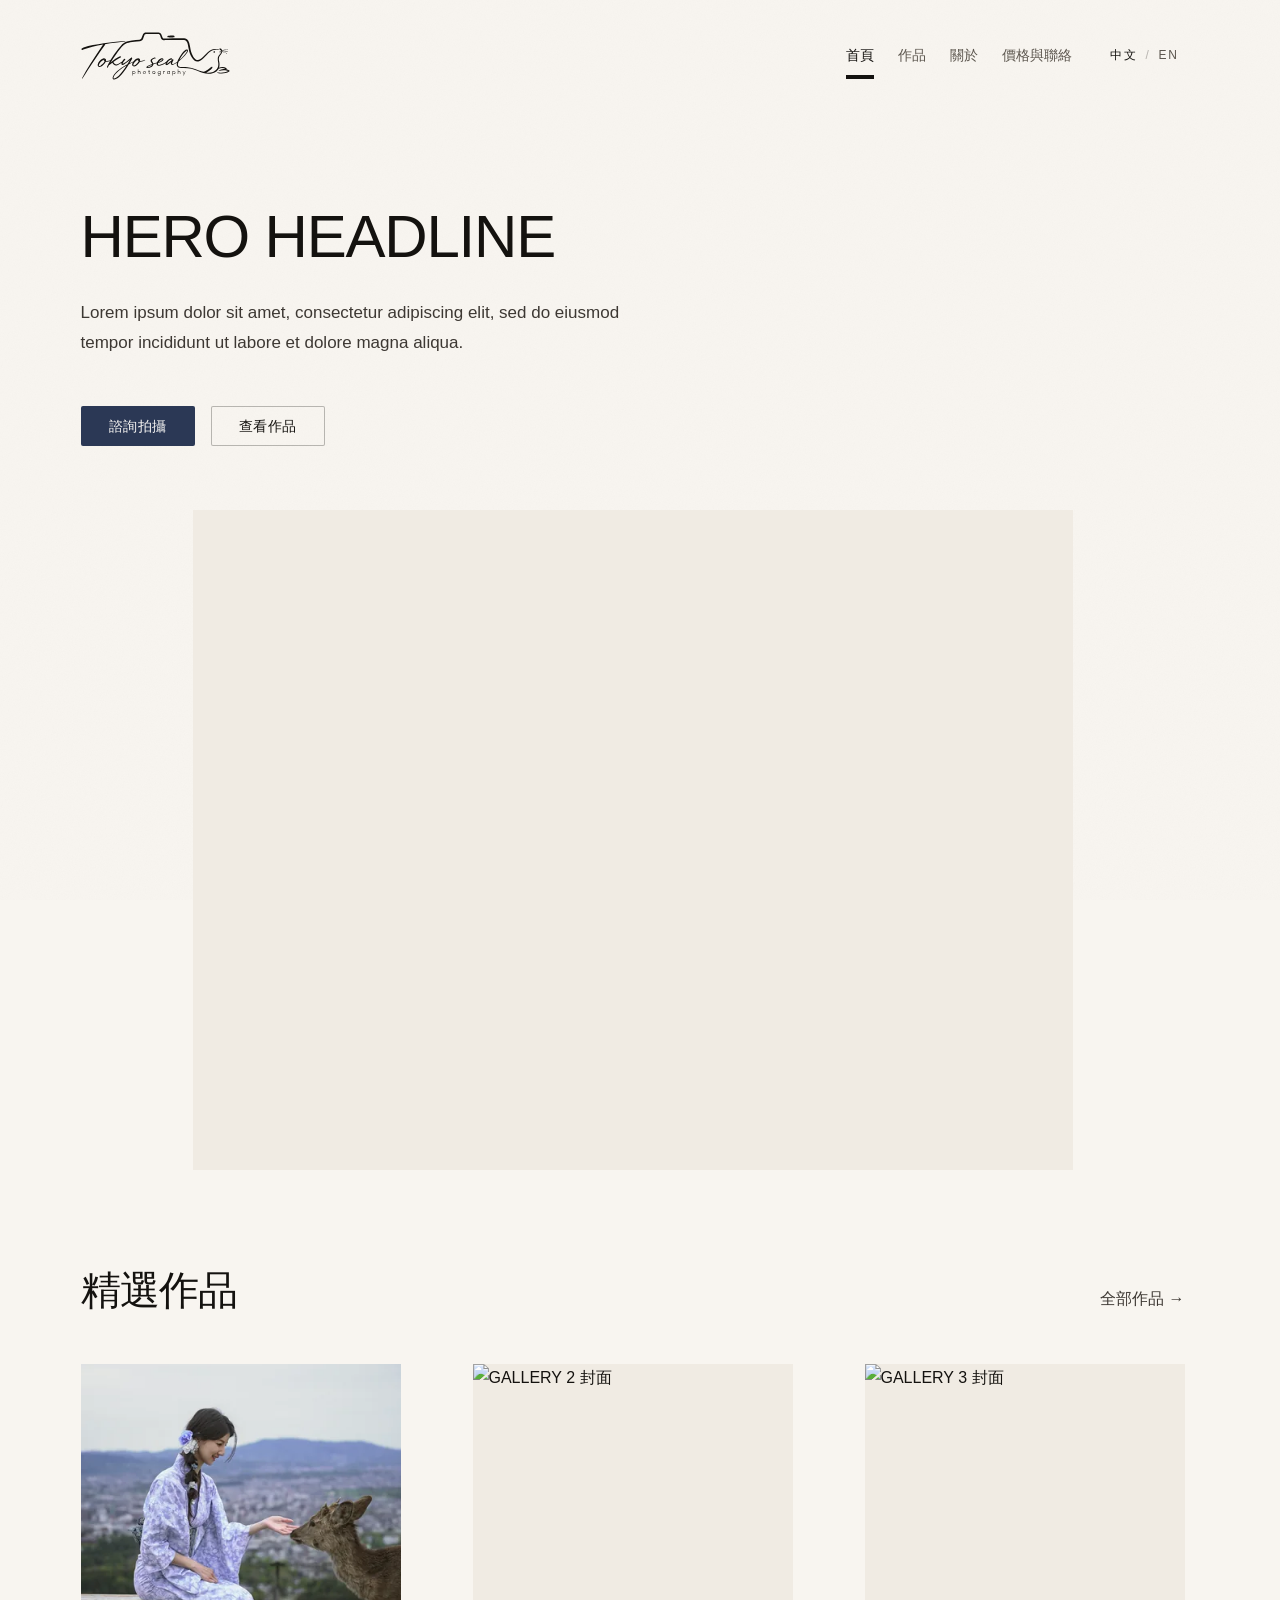
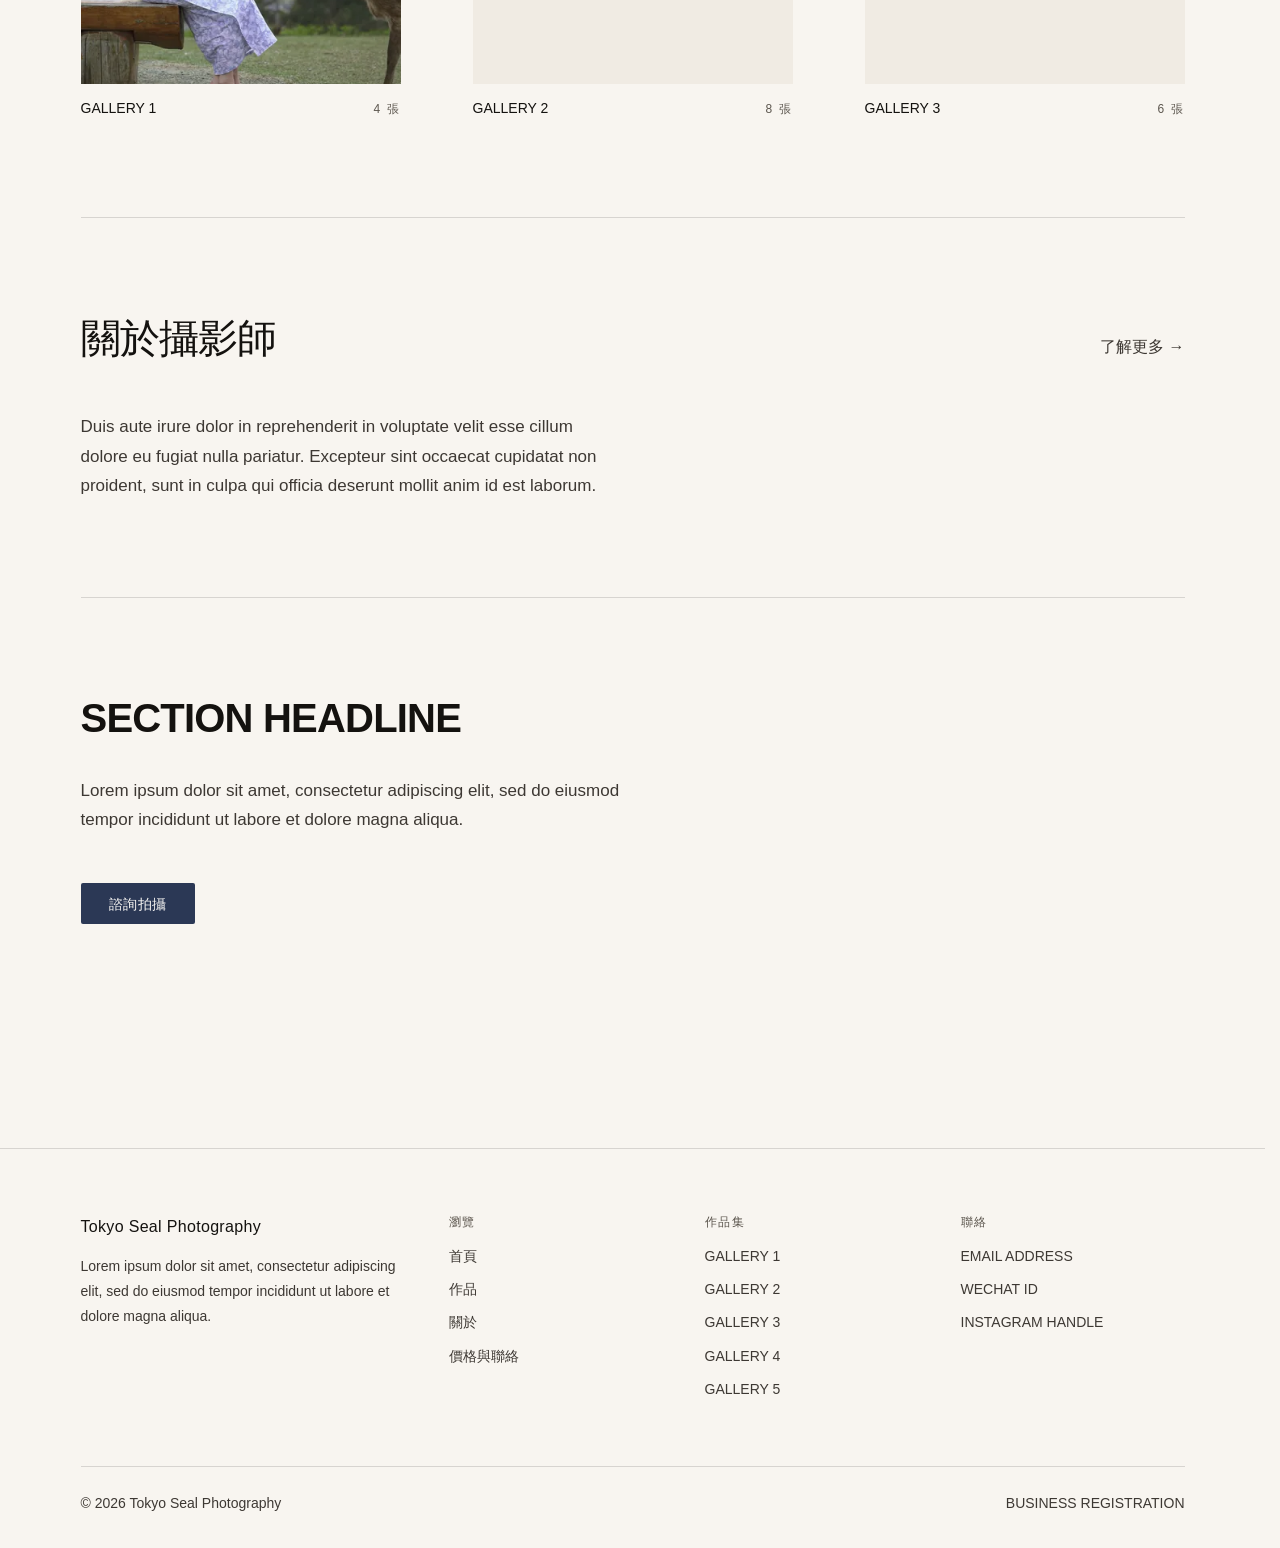
==== index.html @ c21f271b "Site pages, styles and first gallery" ====
<!DOCTYPE html>
<html lang="zh-Hant" data-lang="zh">
<head>
<meta charset="utf-8">
<meta name="viewport" content="width=device-width, initial-scale=1">
<title>Tokyo Seal Photography</title>
<meta name="description" content="META DESCRIPTION">
<meta property="og:title" content="Tokyo Seal Photography">
<meta property="og:description" content="META DESCRIPTION">
<meta property="og:image" content="assets/img/sets/gallery-4/01-1056.webp">
<meta property="og:type" content="website">
<link rel="stylesheet" href="assets/css/tokens.css">
<link rel="stylesheet" href="assets/css/site.css">
<script>(function(h){h.classList.add('js');var l;try{l=localStorage.getItem('tsp-lang')}catch(e){}l=l==='en'?'en':'zh';h.setAttribute('data-lang',l);h.lang=l==='en'?'en':'zh-Hant';})(document.documentElement);</script>
</head>
<body>
<header class="site-header">
  <div class="container site-header__inner">
    <a class="site-header__mark" href="index.html">
      <span class="logo" aria-hidden="true"></span>
      <span class="u-vh">Tokyo Seal Photography</span>
    </a>
    <div class="site-header__aside">
      <nav class="site-nav" data-i18n aria-label="主導航" data-en-aria-label="Main navigation">
        <a href="index.html" aria-current="page"><span class="t-zh">首頁</span><span class="t-en">Home</span></a>
        <a href="galleries.html"><span class="t-zh">作品</span><span class="t-en">Work</span></a>
        <a href="about.html"><span class="t-zh">關於</span><span class="t-en">About</span></a>
        <a href="contact.html"><span class="t-zh">價格與聯絡</span><span class="t-en">Pricing &amp; Contact</span></a>
      </nav>
      <button class="lang-toggle" type="button" data-lang-toggle data-i18n aria-label="切換至英文" data-en-aria-label="Switch to Chinese">
        <span class="lang-toggle__opt" data-opt="zh">中文</span>
        <span class="lang-toggle__sep" aria-hidden="true">/</span>
        <span class="lang-toggle__opt" data-opt="en">EN</span>
      </button>
    </div>
  </div>
</header>

<main>
  <div class="container">

    <section class="hero">
      <h1 class="display hero__title">HERO HEADLINE</h1>
      <p class="lead prose hero__lead">Lorem ipsum dolor sit amet, consectetur adipiscing elit, sed do eiusmod tempor incididunt ut labore et dolore magna aliqua.</p>
      <div class="hero__actions">
        <a class="btn" href="contact.html"><span class="t-zh">諮詢拍攝</span><span class="t-en">Enquire</span></a>
        <a class="btn btn--ghost" href="galleries.html"><span class="t-zh">查看作品</span><span class="t-en">View Work</span></a>
      </div>
    </section>

    <figure class="photo photo--landscape reveal" style="margin-inline:auto">
      <img src="assets/img/sets/gallery-4/01-1056.webp"
           srcset="assets/img/sets/gallery-4/01-528.webp 528w,
                   assets/img/sets/gallery-4/01-704.webp 704w,
                   assets/img/sets/gallery-4/01-1056.webp 1056w,
                   assets/img/sets/gallery-4/01-1760.webp 1760w"
           sizes="(max-width: 720px) calc(100vw - 3rem), (max-width: 976px) calc(100vw - 6rem), 880px"
           width="1056" height="792" alt="IMAGE ALT" fetchpriority="high">
    </figure>

    <section class="section">
      <div class="section__head">
        <h2 class="section__title"><span class="t-zh">精選作品</span><span class="t-en">Selected Work</span></h2>
        <a class="link" href="galleries.html"><span class="t-zh">全部作品 →</span><span class="t-en">All Work →</span></a>
      </div>
      <div class="gallery-grid gallery-grid--cards">
      <a class="set-card reveal" href="sets/gallery-1.html">
        <figure class="photo photo--cover">
          <img src="assets/img/sets/gallery-1/01-396.webp"
               srcset="assets/img/sets/gallery-1/01-396.webp 396w,
                       assets/img/sets/gallery-1/01-792.webp 792w"
               sizes="(max-width: 600px) calc(100vw - 3rem), (max-width: 900px) 42vw, 320px"
               width="396" height="528" data-i18n alt="GALLERY 1 封面" data-en-alt="GALLERY 1 cover" loading="lazy">
        </figure>
        <div class="set-card__meta">
          <span class="set-card__title">GALLERY 1</span>
          <span class="set-card__count"><span class="t-zh">4 張</span><span class="t-en">4 photos</span></span>
        </div>
      </a>
      <a class="set-card reveal" href="sets/gallery-2.html">
        <figure class="photo photo--cover">
          <img src="assets/img/sets/gallery-2/01-396.webp"
               srcset="assets/img/sets/gallery-2/01-396.webp 396w,
                       assets/img/sets/gallery-2/01-792.webp 792w"
               sizes="(max-width: 600px) calc(100vw - 3rem), (max-width: 900px) 42vw, 320px"
               width="396" height="528" data-i18n alt="GALLERY 2 封面" data-en-alt="GALLERY 2 cover" loading="lazy">
        </figure>
        <div class="set-card__meta">
          <span class="set-card__title">GALLERY 2</span>
          <span class="set-card__count"><span class="t-zh">8 張</span><span class="t-en">8 photos</span></span>
        </div>
      </a>
      <a class="set-card reveal" href="sets/gallery-3.html">
        <figure class="photo photo--cover">
          <img src="assets/img/sets/gallery-3/01-528.webp"
               srcset="assets/img/sets/gallery-3/01-528.webp 528w,
                       assets/img/sets/gallery-3/01-1056.webp 1056w"
               sizes="(max-width: 600px) calc(100vw - 3rem), (max-width: 900px) 42vw, 320px"
               width="528" height="396" data-i18n alt="GALLERY 3 封面" data-en-alt="GALLERY 3 cover" loading="lazy">
        </figure>
        <div class="set-card__meta">
          <span class="set-card__title">GALLERY 3</span>
          <span class="set-card__count"><span class="t-zh">6 張</span><span class="t-en">6 photos</span></span>
        </div>
      </a>
      </div>
    </section>

    <section class="section">
      <div class="section__head">
        <h2 class="section__title"><span class="t-zh">關於攝影師</span><span class="t-en">About the Photographer</span></h2>
        <a class="link" href="about.html"><span class="t-zh">了解更多 →</span><span class="t-en">Learn More →</span></a>
      </div>
      <p class="lead prose">Duis aute irure dolor in reprehenderit in voluptate velit esse cillum dolore eu fugiat nulla pariatur. Excepteur sint occaecat cupidatat non proident, sunt in culpa qui officia deserunt mollit anim id est laborum.</p>
    </section>

    <section class="section">
      <h2 class="section__title">SECTION HEADLINE</h2>
      <p class="lead prose section__aside">Lorem ipsum dolor sit amet, consectetur adipiscing elit, sed do eiusmod tempor incididunt ut labore et dolore magna aliqua.</p>
      <div class="hero__actions">
        <a class="btn" href="contact.html"><span class="t-zh">諮詢拍攝</span><span class="t-en">Enquire</span></a>
      </div>
    </section>

  </div>
</main>

<footer class="site-footer">
  <div class="container">
    <div class="site-footer__grid">
      <div>
        <p class="site-footer__mark">Tokyo Seal Photography</p>
        <p class="small">Lorem ipsum dolor sit amet, consectetur adipiscing elit, sed do eiusmod tempor incididunt ut labore et dolore magna aliqua.</p>
      </div>
      <nav>
        <p class="label"><span class="t-zh">瀏覽</span><span class="t-en">Browse</span></p>
        <ul>
          <li><a href="index.html"><span class="t-zh">首頁</span><span class="t-en">Home</span></a></li>
          <li><a href="galleries.html"><span class="t-zh">作品</span><span class="t-en">Work</span></a></li>
          <li><a href="about.html"><span class="t-zh">關於</span><span class="t-en">About</span></a></li>
          <li><a href="contact.html"><span class="t-zh">價格與聯絡</span><span class="t-en">Pricing &amp; Contact</span></a></li>
        </ul>
      </nav>
      <nav>
        <p class="label"><span class="t-zh">作品集</span><span class="t-en">Galleries</span></p>
        <ul>
          <li><a href="sets/gallery-1.html">GALLERY 1</a></li>
          <li><a href="sets/gallery-2.html">GALLERY 2</a></li>
          <li><a href="sets/gallery-3.html">GALLERY 3</a></li>
          <li><a href="sets/gallery-4.html">GALLERY 4</a></li>
          <li><a href="sets/gallery-5.html">GALLERY 5</a></li>
        </ul>
      </nav>
      <div>
        <p class="label"><span class="t-zh">聯絡</span><span class="t-en">Contact</span></p>
        <ul>
          <li>EMAIL ADDRESS</li>
          <li>WECHAT ID</li>
          <li>INSTAGRAM HANDLE</li>
        </ul>
      </div>
    </div>
    <div class="site-footer__base">
      <p class="small">© 2026 Tokyo Seal Photography</p>
      <p class="small">BUSINESS REGISTRATION</p>
    </div>
  </div>
</footer>
<script src="assets/js/lang.js" defer></script>
<script src="assets/js/gallery.js" defer></script>
</body>
</html>
---- assets/css/tokens.css ----
@font-face {
  font-family: 'PuHuiTi';
  src: url('https://raw.githubusercontent.com/Cliffy2000/PuHuiTi-v2/main/AlibabaPuHuiTi-2-65-Medium.ttf') format('truetype');
  font-weight: 400;
  font-style: normal;
  font-display: swap;
}

:root {
  --paper:        #F8F5F0;
  --paper-raised: #FDFBF8;
  --paper-sunken: #F0EBE3;

  --ink:       #14120F;
  --ink-soft:  #3D3833;
  --ink-faint: #5C564E;

  --rule:        rgba(20, 18, 15, 0.14);
  --rule-strong: rgba(20, 18, 15, 0.28);

  --accent:       #2B3855;
  --accent-hover: #1E2840;

  --text-display: clamp(2.25rem, 5.4vw, 3.75rem);
  --text-title:   clamp(1.75rem, 3.2vw, 2.5rem);
  --text-heading: 1.375rem;
  --text-subhead: 1.125rem;
  --text-lead:    1.0625rem;
  --text-body:    1rem;
  --text-small:   0.875rem;
  --text-label:   0.75rem;

  --track-display: -0.02em;
  --track-label:   0.14em;

  --leading-display: 1.24;
  --leading-heading: 1.4;
  --leading-body:    1.8;

  --space-1: 0.25rem;  --space-2: 0.5rem;   --space-3: 0.75rem;
  --space-4: 1rem;     --space-5: 1.5rem;   --space-6: 2rem;
  --space-7: 3rem;     --space-8: 4rem;     --space-9: 6rem;
  --space-10: 8rem;    --space-11: 12rem;

  --measure:   32em;
  --gutter:    3rem;
  --container: 1200px;

  --photo-landscape: 880px;
  --photo-portrait:  660px;

  /* brand mark. logo.svg has its viewBox cropped to the ink, so height alone
     sizes it and the ratio below matches that viewBox. */
  --logo-url:    url('../img/ui/logo.svg');
  --logo-ratio:  729.3 / 234;
  --logo-height: 3rem;

  /* 1104px of content: 4-up/16 -> 264, 3-up/24 -> 352, 2-up/48 -> 528 */
  --grid-gap-4up: 1rem;
  --grid-gap-3up: 1.5rem;
  --grid-gap-2up: 3rem;

  /* cover cards: 72px columns -> 320 slot */
  --grid-gap-cards-x: 4.5rem;
  --grid-gap-cards-y: 5rem;

  --grain-url: url("data:image/svg+xml,%3Csvg xmlns='http://www.w3.org/2000/svg' width='220' height='220'%3E%3Cfilter id='g'%3E%3CfeTurbulence type='fractalNoise' baseFrequency='0.82' numOctaves='4' stitchTiles='stitch'/%3E%3CfeColorMatrix type='saturate' values='0'/%3E%3C/filter%3E%3Crect width='220' height='220' filter='url(%23g)'/%3E%3C/svg%3E");
  --grain-opacity: 0.035;

  --ease:     cubic-bezier(0.22, 0.61, 0.36, 1);
  --dur-fast: 160ms;
  --dur:      320ms;
  --dur-slow: 680ms;
}

@media (max-width: 720px) {
  :root { --gutter: 1.5rem; --logo-height: 2.25rem; }
}

@media (prefers-reduced-motion: reduce) {
  :root { --dur-fast: 0ms; --dur: 0ms; --dur-slow: 0ms; }
}
---- assets/css/site.css ----
*, *::before, *::after { box-sizing: border-box; }
* { margin: 0; }
html {
  -webkit-text-size-adjust: 100%;
  background-color: var(--paper);
  scrollbar-gutter: stable;
}
html.lightbox-open { overflow: hidden; }
img, picture, video, canvas { display: block; max-width: 100%; }
button, input, select, textarea { font: inherit; color: inherit; }
button { background: none; border: 0; cursor: pointer; }
ul, ol { list-style: none; padding: 0; }
:where(a) { color: inherit; text-decoration: none; }
:focus-visible { outline: 2px solid var(--accent); outline-offset: 3px; }

body::before {
  content: '';
  position: fixed;
  inset: 0;
  z-index: -1;
  pointer-events: none;
  opacity: var(--grain-opacity);
  background-image: var(--grain-url);
}

body {
  font-family: 'PuHuiTi', 'PingFang SC', 'Microsoft YaHei',
               'Noto Sans SC', 'Hiragino Sans GB', sans-serif;
  font-weight: 400;
  font-synthesis: none;
  -webkit-font-smoothing: antialiased;
  font-size: var(--text-body);
  line-height: var(--leading-body);
  color: var(--ink);
}

/* type */
.display, .title, .heading, .subhead { font-weight: 400; text-wrap: balance; }

.display {
  font-size: var(--text-display);
  line-height: var(--leading-display);
  letter-spacing: var(--track-display);
}
.title {
  font-size: var(--text-title);
  line-height: var(--leading-display);
  letter-spacing: var(--track-display);
}
.heading { font-size: var(--text-heading); line-height: var(--leading-heading); }
.subhead { font-size: var(--text-subhead); line-height: var(--leading-heading); color: var(--ink-soft); }
.lead    { font-size: var(--text-lead); line-height: 1.75; color: var(--ink-soft); text-wrap: pretty; }
.small   { font-size: var(--text-small); color: var(--ink-soft); }

.label {
  font-size: var(--text-label);
  letter-spacing: var(--track-label);
  line-height: 1.6;
  color: var(--ink-faint);
  text-transform: uppercase;
}

.prose { max-width: var(--measure); text-wrap: pretty; }
.prose > * + * { margin-top: var(--space-4); }

.link {
  color: var(--ink-soft);
  transition: color var(--dur-fast) var(--ease);
}
.link:hover { color: var(--accent); }

/* buttons */
.btn {
  display: inline-flex;
  align-items: center;
  justify-content: center;
  gap: var(--space-2);
  padding: 0.95em 2em;
  border-radius: 2px;
  font-size: var(--text-small);
  letter-spacing: 0.04em;
  line-height: 1;
  background-color: var(--accent);
  color: var(--paper-raised);
  transition: background-color var(--dur-fast) var(--ease),
              transform var(--dur-fast) var(--ease);
}
.btn:hover { background-color: var(--accent-hover); }
.btn:active { transform: translateY(1px); }

.btn--ghost {
  background-color: transparent;
  color: var(--ink);
  box-shadow: inset 0 0 0 1px var(--rule-strong);
}
.btn--ghost:hover {
  background-color: transparent;
  color: var(--accent);
  box-shadow: inset 0 0 0 1px var(--accent);
}

/* utilities */
.u-vh {
  position: absolute;
  width: 1px;
  height: 1px;
  margin: -1px;
  padding: 0;
  overflow: hidden;
  clip-path: inset(50%);
  white-space: nowrap;
  border: 0;
}

/* brand mark. Masked rather than an <img> for two reasons: the wordmark then
   takes its colour from the surrounding ink, and the url() lives in the
   stylesheet, so it resolves the same from a root page and a set page. */
.logo {
  display: block;
  height: var(--logo-height);
  aspect-ratio: var(--logo-ratio);
  background-color: currentColor;
  -webkit-mask: var(--logo-url) center / contain no-repeat;
          mask: var(--logo-url) center / contain no-repeat;
}

/* language. Both languages are in the HTML; one is hidden. */
html[data-lang="en"] .t-zh,
html[data-lang="zh"] .t-en { display: none; }

/* without JS the toggle cannot work, so do not show a dead control */
.lang-toggle { display: none; }
html.js .lang-toggle {
  display: inline-flex;
  align-items: center;
  gap: var(--space-2);
  font-size: var(--text-label);
  letter-spacing: var(--track-label);
  line-height: 1.6;
}
.lang-toggle__opt {
  color: var(--ink-faint);
  transition: color var(--dur-fast) var(--ease);
}
.lang-toggle__sep { color: var(--rule-strong); }
html[data-lang="zh"] .lang-toggle__opt[data-opt="zh"],
html[data-lang="en"] .lang-toggle__opt[data-opt="en"] { color: var(--ink); }
/* hovering offers the other language, so that is the side that goes indigo */
.lang-toggle:hover .lang-toggle__opt { color: var(--accent); }
html[data-lang="zh"] .lang-toggle:hover .lang-toggle__opt[data-opt="zh"],
html[data-lang="en"] .lang-toggle:hover .lang-toggle__opt[data-opt="en"] { color: var(--ink); }

/* layout */
.container {
  width: 100%;
  max-width: var(--container);
  margin-inline: auto;
  padding-inline: var(--gutter);
}
.rule { height: 1px; background: var(--rule); border: 0; }

/* photographs */
.photo { margin: 0; }
.photo > img {
  width: 100%;
  height: auto;
  object-fit: cover;
  object-position: var(--focal, 50% 50%);
  background-color: var(--paper-sunken);
}
.photo--landscape { width: min(var(--photo-landscape), 100%); }
.photo--portrait  { width: min(var(--photo-portrait),  100%); }
.photo--landscape > img { aspect-ratio: 4 / 3; }
.photo--portrait  > img { aspect-ratio: 3 / 4; }
.photo--cover { width: 100%; }
.photo--cover > img { aspect-ratio: 1 / 1; }

.photo figcaption {
  margin-top: var(--space-3);
  font-size: var(--text-label);
  letter-spacing: var(--track-label);
  color: var(--ink-faint);
  text-transform: uppercase;
}

/* gallery grids */
.gallery-grid { display: grid; }
.gallery-grid--2 { grid-template-columns: repeat(2, 1fr); gap: var(--grid-gap-2up); }
.gallery-grid--3 { grid-template-columns: repeat(3, 1fr); gap: var(--grid-gap-3up); }
.gallery-grid--4 { grid-template-columns: repeat(4, 1fr); gap: var(--grid-gap-4up); }

.gallery-grid--cards {
  grid-template-columns: repeat(3, 1fr);
  column-gap: var(--grid-gap-cards-x);
  row-gap: var(--grid-gap-cards-y);
}

.gallery-grid .photo--landscape,
.gallery-grid .photo--portrait { width: 100%; }

@media (max-width: 900px) {
  .gallery-grid--4 { grid-template-columns: repeat(3, 1fr); }
  .gallery-grid--3,
  .gallery-grid--cards { grid-template-columns: repeat(2, 1fr); }
}
@media (max-width: 600px) {
  .gallery-grid--4 { grid-template-columns: repeat(2, 1fr); }
  .gallery-grid--3,
  .gallery-grid--2 { grid-template-columns: 1fr; gap: var(--grid-gap-3up); }
  .gallery-grid--cards {
    grid-template-columns: 1fr;
    row-gap: var(--grid-gap-cards-x);
  }
}

.photo.is-zoomable { cursor: zoom-in; }
.photo.is-zoomable:focus-visible { outline: 2px solid var(--accent); outline-offset: 4px; }

/* header */
.site-header { padding-block: var(--space-6) var(--space-5); }
.site-header__inner {
  display: flex;
  align-items: center;
  justify-content: space-between;
  gap: var(--space-6);
  flex-wrap: wrap;
}
.site-header__mark {
  display: flex;
  align-items: center;
  font-size: var(--text-body);
  letter-spacing: 0.02em;
  color: var(--ink);
}
/* nav and language toggle group so the header stays a two-part flex row */
.site-header__aside {
  display: flex;
  align-items: center;
  gap: var(--space-6);
  flex-wrap: wrap;
}
.site-nav { display: flex; gap: var(--space-5); flex-wrap: wrap; }
.site-nav a {
  position: relative;
  font-size: var(--text-small);
  color: var(--ink-faint);
  transition: color var(--dur-fast) var(--ease);
}
.site-nav a:hover { color: var(--ink); }
.site-nav a[aria-current="page"] { color: var(--ink); }
.site-nav a[aria-current="page"]::after {
  content: '';
  position: absolute;
  left: 0;
  right: 0;
  bottom: -10px;
  height: 4px;
  background-color: var(--ink);
}

/* hero */
.hero { padding-block: var(--space-9) var(--space-8); }
.hero__title { max-width: 18em; }
.hero__lead { margin-top: var(--space-5); }
.hero__actions { margin-top: var(--space-7); display: flex; gap: var(--space-4); flex-wrap: wrap; }

/* sections */
.section { padding-block: var(--space-9); }
.section + .section { border-top: 1px solid var(--rule); }
.section__head {
  display: flex;
  align-items: baseline;
  justify-content: space-between;
  gap: var(--space-5);
  flex-wrap: wrap;
  margin-bottom: var(--space-7);
}
.section__title {
  font-size: var(--text-title);
  line-height: var(--leading-display);
  letter-spacing: var(--track-display);
}
.section__aside { margin-top: var(--space-6); }

/* gallery cards */
.set-card { display: block; }
.set-card__meta {
  width: 100%;
  display: flex;
  align-items: baseline;
  justify-content: space-between;
  gap: var(--space-3);
  margin-top: var(--space-3);
}
.set-card__title { font-size: var(--text-small); color: var(--ink); }
.set-card__count { font-size: var(--text-label); letter-spacing: var(--track-label); color: var(--ink-faint); }
.set-card .photo > img { transition: opacity var(--dur) var(--ease); }
.set-card:hover .photo > img { opacity: 0.86; }

/* set page */
.set-header { padding-block: var(--space-8) var(--space-7); }
.set-header__meta { margin-top: var(--space-4); }
.set-footer {
  display: flex;
  justify-content: space-between;
  gap: var(--space-5);
  flex-wrap: wrap;
  padding-block: var(--space-8);
  border-top: 1px solid var(--rule);
}

/* footer */
.site-footer {
  margin-top: var(--space-10);
  padding-block: var(--space-8) var(--space-6);
  border-top: 1px solid var(--rule);
}
.site-footer__grid { display: grid; grid-template-columns: 1.5fr 1fr 1fr 1fr; gap: var(--space-6); }
.site-footer__mark { font-size: var(--text-body); letter-spacing: 0.02em; margin-bottom: var(--space-3); }
.site-footer ul { display: grid; gap: var(--space-2); margin-top: var(--space-3); }
.site-footer li, .site-footer a { font-size: var(--text-small); color: var(--ink-soft); }
.site-footer a { transition: color var(--dur-fast) var(--ease); }
.site-footer a:hover { color: var(--accent); }
.site-footer__base {
  margin-top: var(--space-8);
  padding-top: var(--space-5);
  border-top: 1px solid var(--rule);
  display: flex;
  justify-content: space-between;
  gap: var(--space-4);
  flex-wrap: wrap;
}

@media (max-width: 820px) { .site-footer__grid { grid-template-columns: 1fr 1fr; } }
@media (max-width: 520px) { .site-footer__grid { grid-template-columns: 1fr; } }

/* contact */
.contact-grid { display: grid; grid-template-columns: 1fr 1fr; gap: var(--space-8); }
.contact-item + .contact-item { margin-top: var(--space-6); }
.contact-item dt {
  font-size: var(--text-label);
  letter-spacing: var(--track-label);
  color: var(--ink-faint);
  text-transform: uppercase;
}
.contact-item dd { margin-top: var(--space-2); font-size: var(--text-subhead); }
.qr {
  width: 200px;
  aspect-ratio: 1;
  display: grid;
  place-items: center;
  text-align: center;
  background: var(--paper-sunken);
  box-shadow: inset 0 0 0 1px var(--rule);
  color: var(--ink-faint);
  font-size: var(--text-label);
  letter-spacing: var(--track-label);
}

@media (max-width: 760px) { .contact-grid { grid-template-columns: 1fr; } }

/* pricing */
.price-table {
  width: 100%;
  border-collapse: collapse;
  table-layout: fixed;
}
.price-table th,
.price-table td {
  font-weight: 400;
  text-align: left;
  vertical-align: baseline;
  padding: 0;
}
.price-table th:not(:last-child),
.price-table td:not(:last-child) { padding-right: var(--space-5); }

.price-table thead th {
  font-size: var(--text-label);
  letter-spacing: var(--track-label);
  line-height: 1.6;
  color: var(--ink-faint);
  text-transform: uppercase;
  padding-bottom: var(--space-4);
  border-bottom: 1px solid var(--rule-strong);
}
.price-table thead th:nth-child(1) { width: 30%; }
.price-table thead th:nth-child(2) { width: 14%; }
.price-table thead th:nth-child(3) { width: 22%; }
.price-table thead th:nth-child(4) { width: 34%; }

.price-table tbody tr + tr > * { border-top: 1px solid var(--rule); }
.price-table tbody th,
.price-table tbody td { padding-block: var(--space-5); }

.price-table__name {
  font-size: var(--text-heading);
  line-height: var(--leading-heading);
  letter-spacing: var(--track-display);
  color: var(--ink);
}
.price-table__duration,
.price-table__items { color: var(--ink-soft); }
.price-table__price {
  font-size: var(--text-subhead);
  line-height: var(--leading-heading);
  color: var(--ink);
  font-variant-numeric: tabular-nums;
}
.price-table__raw {
  display: block;
  margin-top: var(--space-1);
  font-size: var(--text-small);
  color: var(--ink-faint);
}
.price-alt {
  font-size: var(--text-small);
  color: var(--ink-faint);
  white-space: nowrap;
}
/* the one indigo mark in the table: the image's red ribbon would fight the page */
.price-flag {
  display: inline-block;
  margin-left: var(--space-3);
  font-size: var(--text-label);
  letter-spacing: var(--track-label);
  line-height: 1.6;
  color: var(--accent);
  text-transform: uppercase;
}
/* row labels for the stacked layout: real text, so they can be translated */
.price-table__cue { display: none; }

.price-detail {
  display: grid;
  grid-template-columns: 1fr 1fr;
  gap: var(--space-8);
  margin-top: var(--space-8);
}
.price-list { margin-top: var(--space-5); }
.price-list > li {
  display: flex;
  align-items: baseline;
  justify-content: space-between;
  gap: var(--space-4);
  padding-block: var(--space-3);
  border-top: 1px solid var(--rule);
  color: var(--ink-soft);
}
.price-list > li:first-child { border-top-color: var(--rule-strong); }
.price-list__value {
  color: var(--ink);
  white-space: nowrap;
  font-variant-numeric: tabular-nums;
}
.price-foot { margin-top: var(--space-7); color: var(--ink-faint); }

/* below this the price column gets too tight for the figures, so the table
   restacks into one labelled block per package */
@media (max-width: 760px) {
  .price-detail { grid-template-columns: 1fr; gap: var(--space-7); }

  .price-table,
  .price-table tbody,
  .price-table tbody tr { display: block; }
  .price-table thead { display: none; }
  .price-table tbody tr { padding-block: var(--space-5); border-top: 1px solid var(--rule); }
  .price-table tbody tr:first-child { border-top-color: var(--rule-strong); }

  /* these selectors match the desktop ones' specificity, so the resets land */
  .price-table tbody tr > th,
  .price-table tbody tr > td,
  .price-table tbody tr + tr > * {
    display: block;
    padding: 0;
    border: 0;
  }
  .price-table th:not(:last-child),
  .price-table td:not(:last-child) { padding-right: 0; }

  .price-table tbody td { margin-top: var(--space-3); }
  .price-table__cue {
    display: block;
    font-size: var(--text-label);
    letter-spacing: var(--track-label);
    line-height: 1.6;
    color: var(--ink-faint);
    text-transform: uppercase;
  }
}

/* reveal */
html.js .reveal {
  opacity: 0;
  transform: translateY(14px);
  transition: opacity var(--dur-slow) var(--ease),
              transform var(--dur-slow) var(--ease);
}
html.js .reveal.is-visible { opacity: 1; transform: none; }

/* lightbox */
.lightbox {
  border: 0;
  padding: 0;
  margin: 0;
  inset: 0;
  width: 100%;
  height: 100%;
  max-width: 100%;
  max-height: 100%;
  overflow: hidden;
  background: #141210;
}
.lightbox::backdrop { background: #141210; }
.lightbox__stage { width: 100%; height: 100%; display: grid; place-items: center; padding: var(--space-7); }
.lightbox img { max-width: min(94vw, 1600px); max-height: 84vh; width: auto; height: auto; object-fit: contain; }
.lightbox button { position: absolute; color: rgba(253, 251, 248, 0.75); padding: var(--space-4); font-size: var(--text-subhead); }
.lightbox button:hover { color: rgba(253, 251, 248, 1); }
.lightbox__close { top: var(--space-3); right: var(--space-4); }
.lightbox__prev { left: var(--space-3); top: 50%; transform: translateY(-50%); }
.lightbox__next { right: var(--space-3); top: 50%; transform: translateY(-50%); }
.lightbox__caption {
  position: absolute;
  bottom: var(--space-5);
  left: 0;
  right: 0;
  text-align: center;
  color: rgba(253, 251, 248, 0.55);
  font-size: var(--text-label);
  letter-spacing: var(--track-label);
}
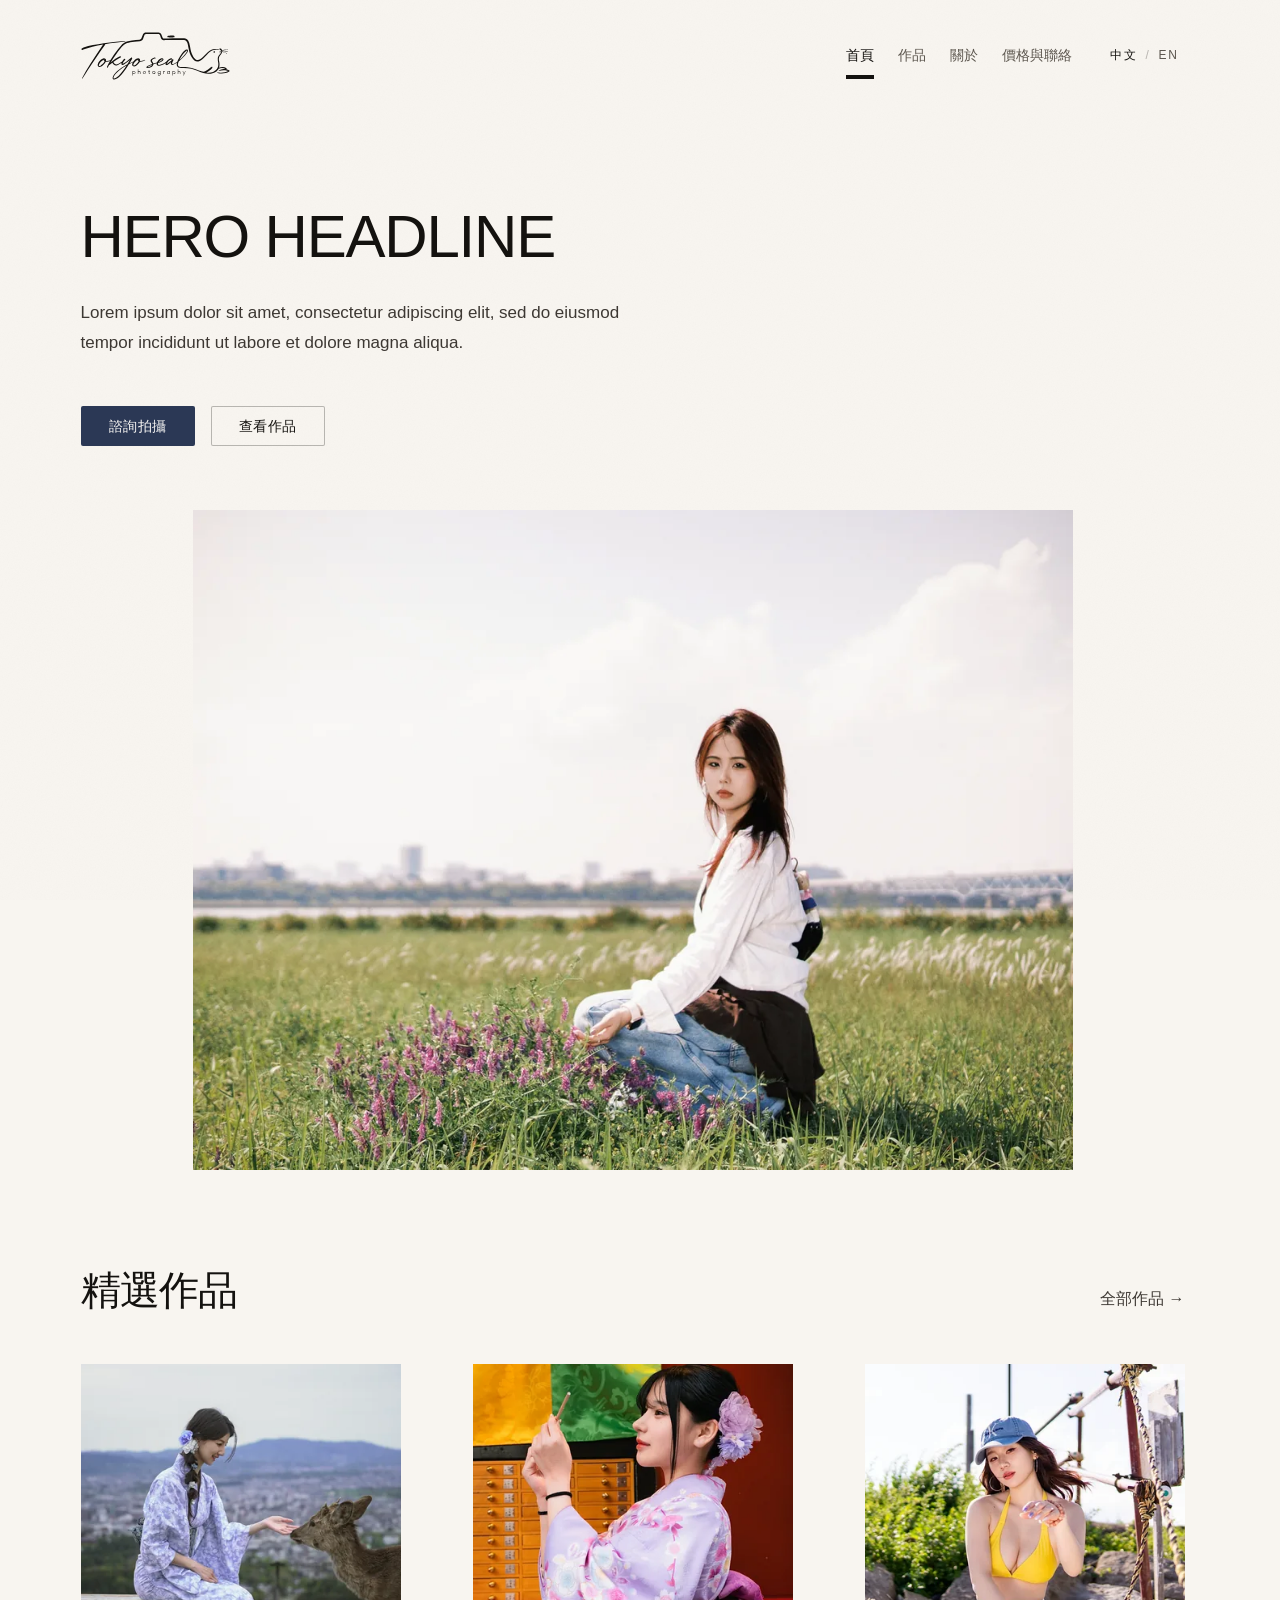
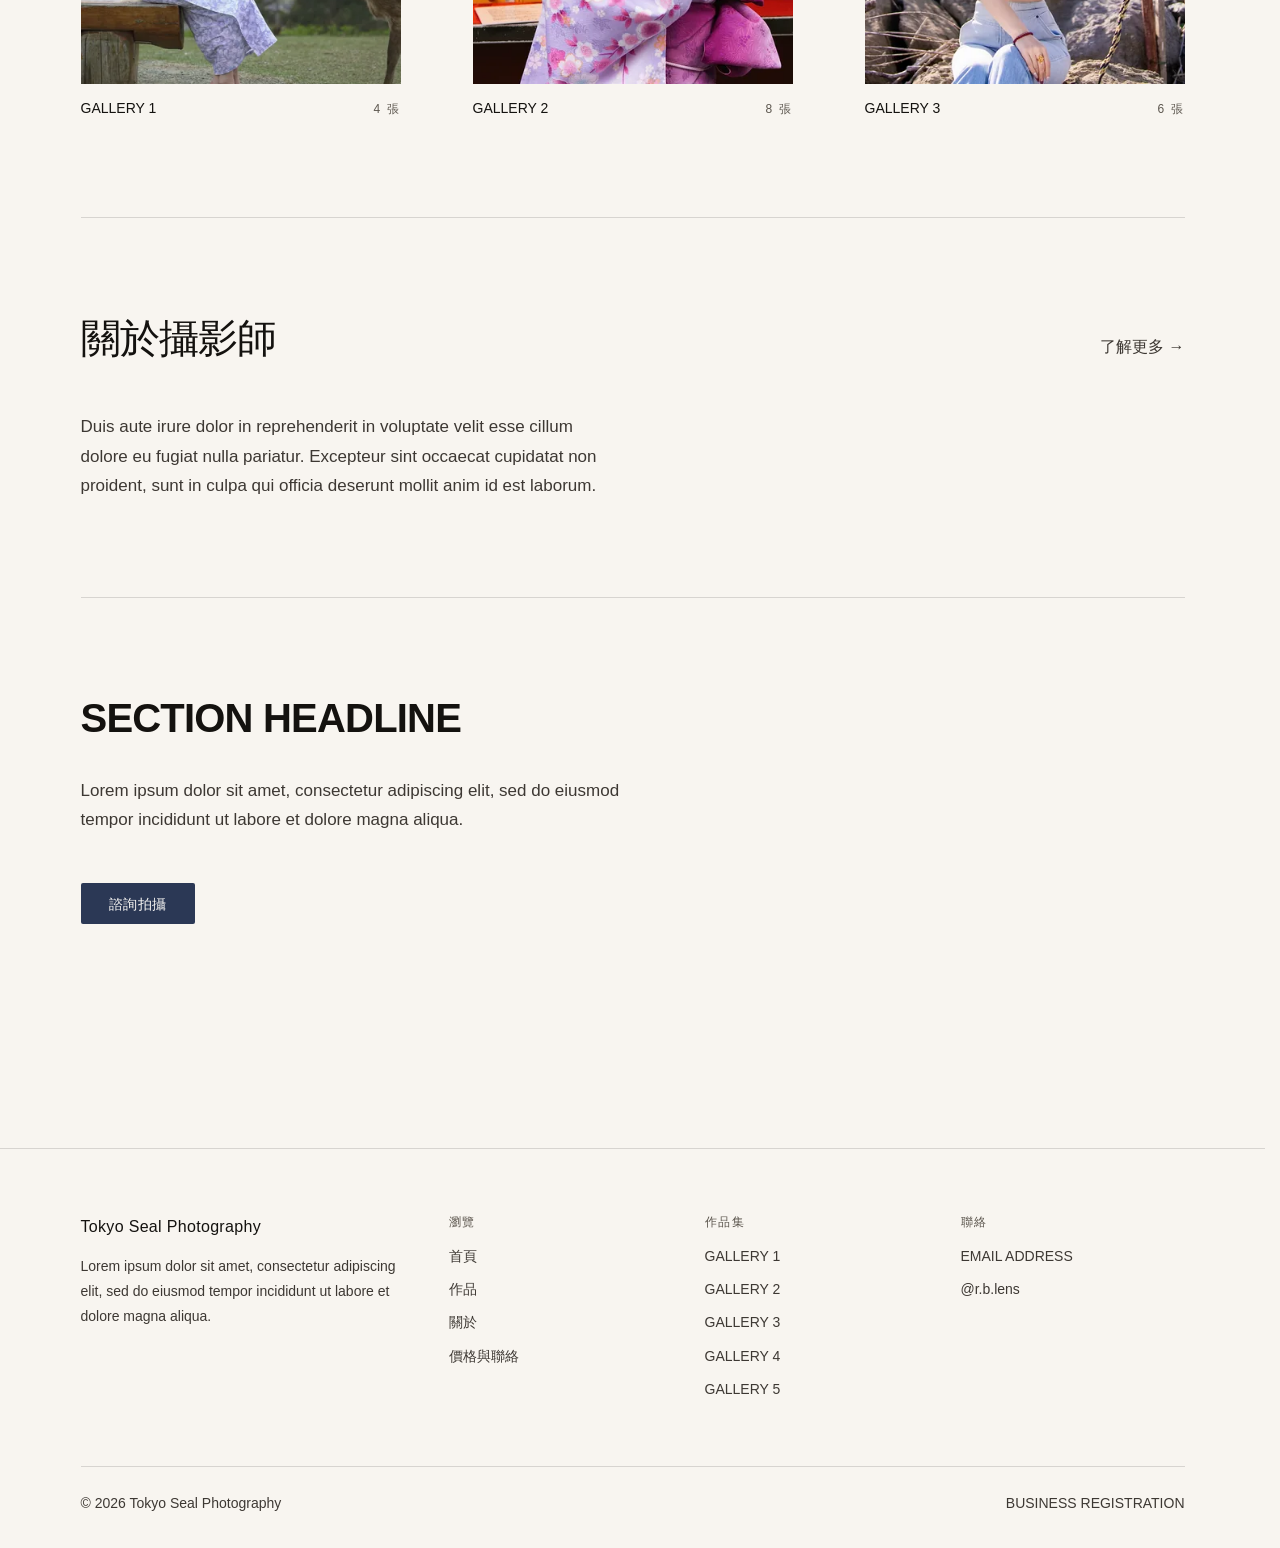
==== commit 608e3220: "Replace Instagram placeholder with @r.b.lens and remove WeChat" ====
--- a/index.html
+++ b/index.html
@@ -155,8 +155,7 @@
         <p class="label"><span class="t-zh">聯絡</span><span class="t-en">Contact</span></p>
         <ul>
           <li>EMAIL ADDRESS</li>
-          <li>WECHAT ID</li>
-          <li>INSTAGRAM HANDLE</li>
+          <li><a href="https://www.instagram.com/r.b.lens" target="_blank" rel="noopener">@r.b.lens</a></li>
         </ul>
       </div>
     </div>
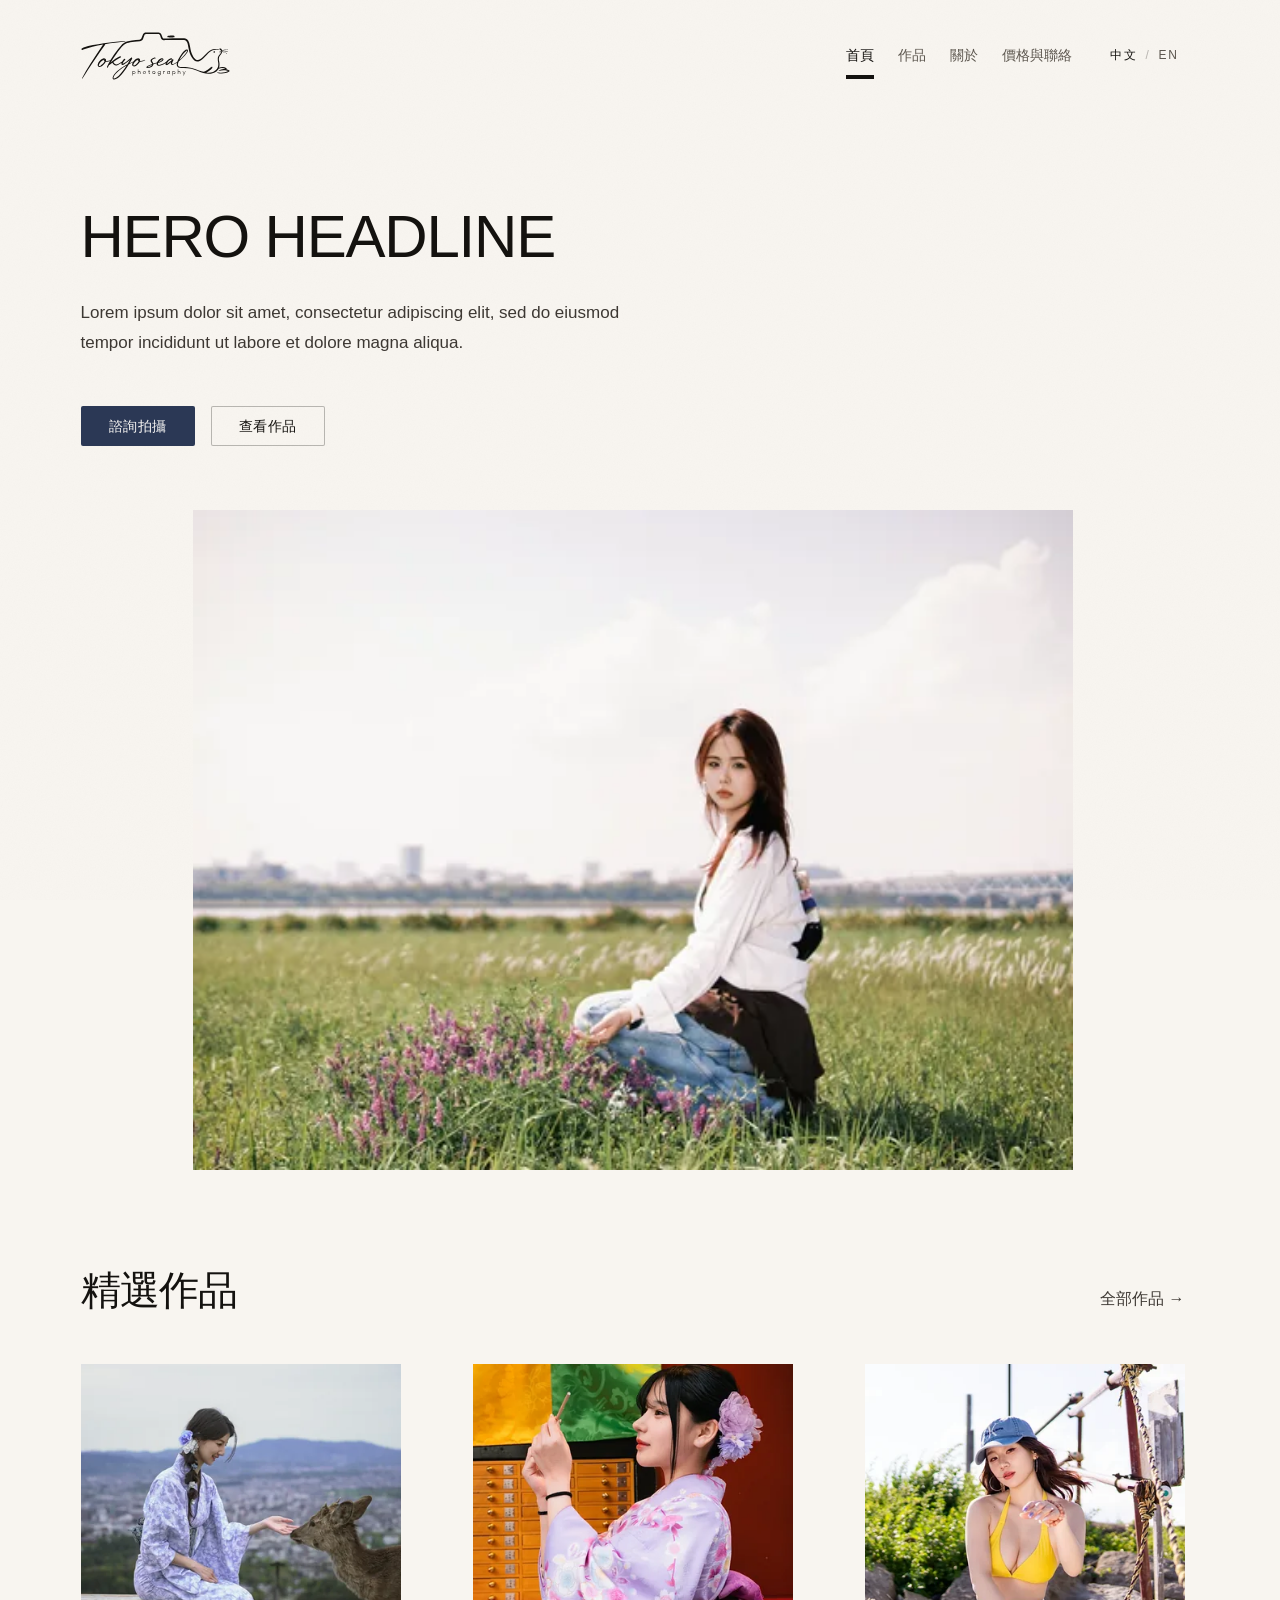
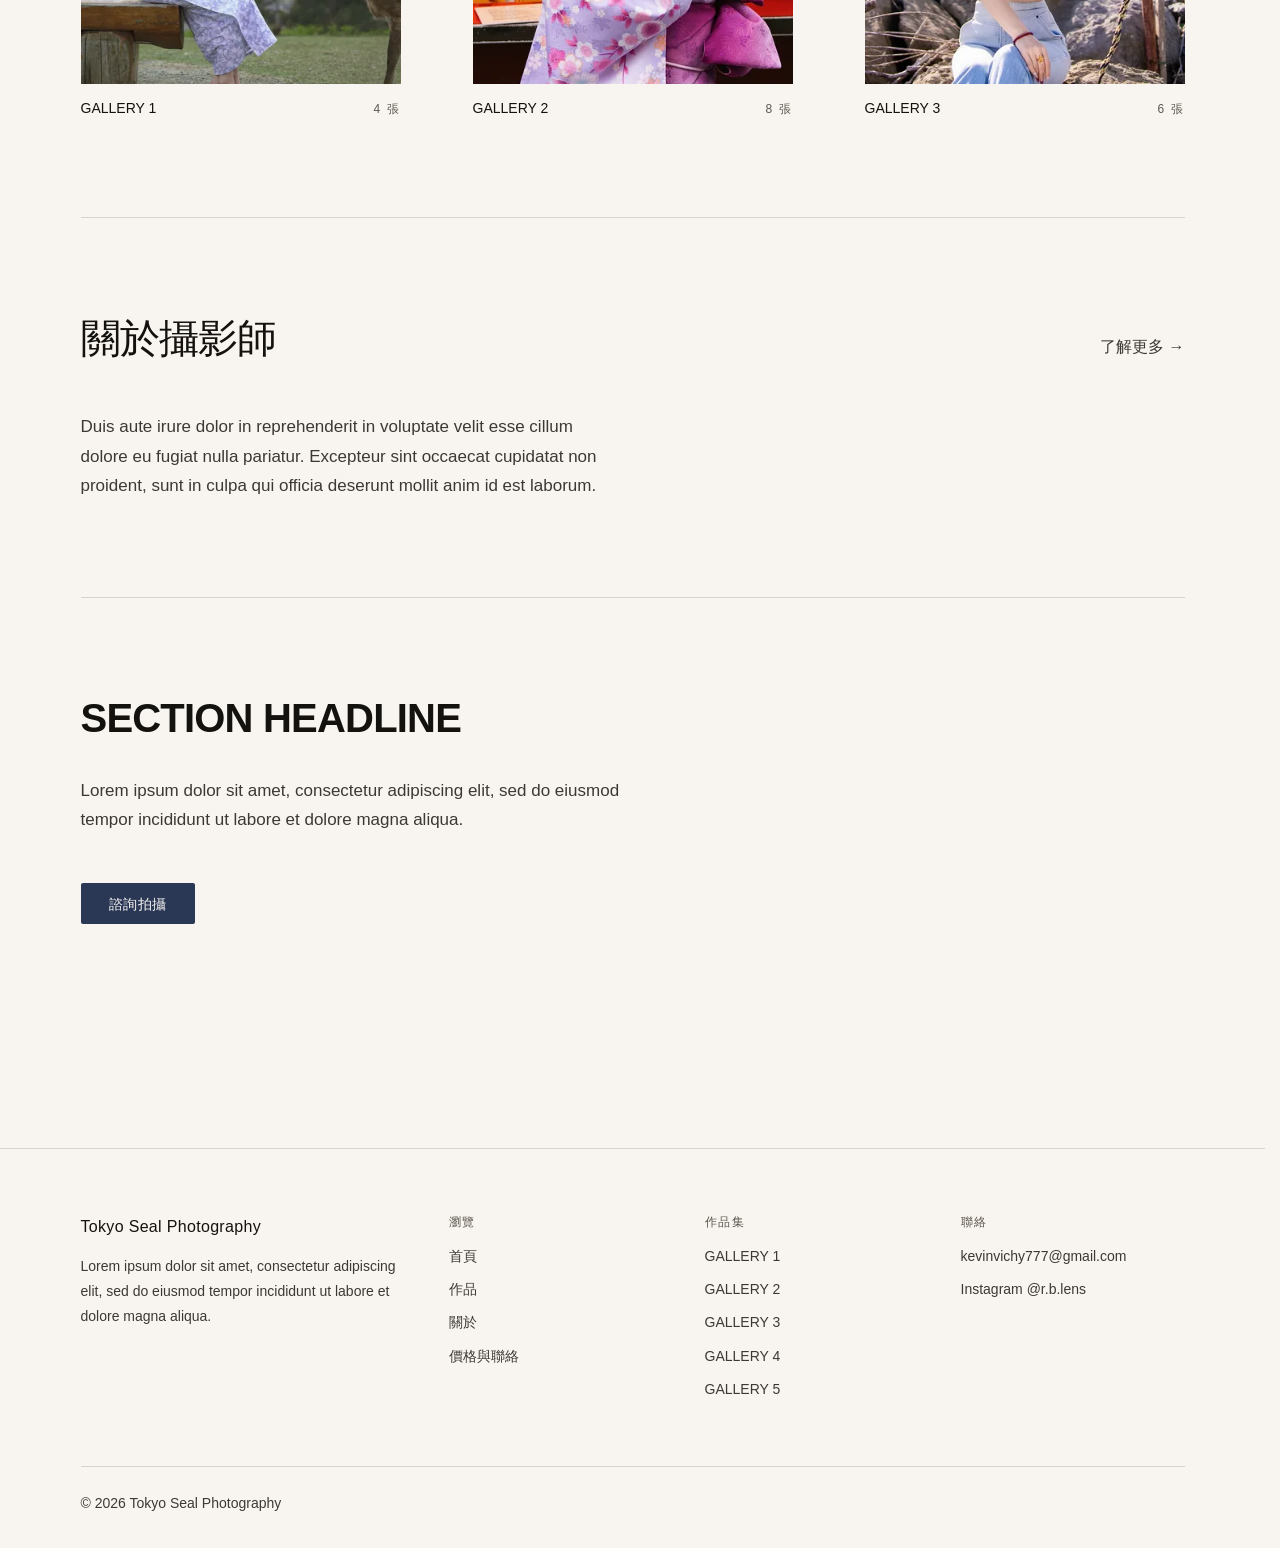
==== commit 78d75a7c: "Set contact email, label footer Instagram link, drop business registration line" ====
--- a/index.html
+++ b/index.html
@@ -154,14 +154,13 @@
       <div>
         <p class="label"><span class="t-zh">聯絡</span><span class="t-en">Contact</span></p>
         <ul>
-          <li>EMAIL ADDRESS</li>
-          <li><a href="https://www.instagram.com/r.b.lens" target="_blank" rel="noopener">@r.b.lens</a></li>
+          <li><a href="mailto:kevinvichy777@gmail.com">kevinvichy777@gmail.com</a></li>
+          <li>Instagram <a href="https://www.instagram.com/r.b.lens" target="_blank" rel="noopener">@r.b.lens</a></li>
         </ul>
       </div>
     </div>
     <div class="site-footer__base">
       <p class="small">© 2026 Tokyo Seal Photography</p>
-      <p class="small">BUSINESS REGISTRATION</p>
     </div>
   </div>
 </footer>
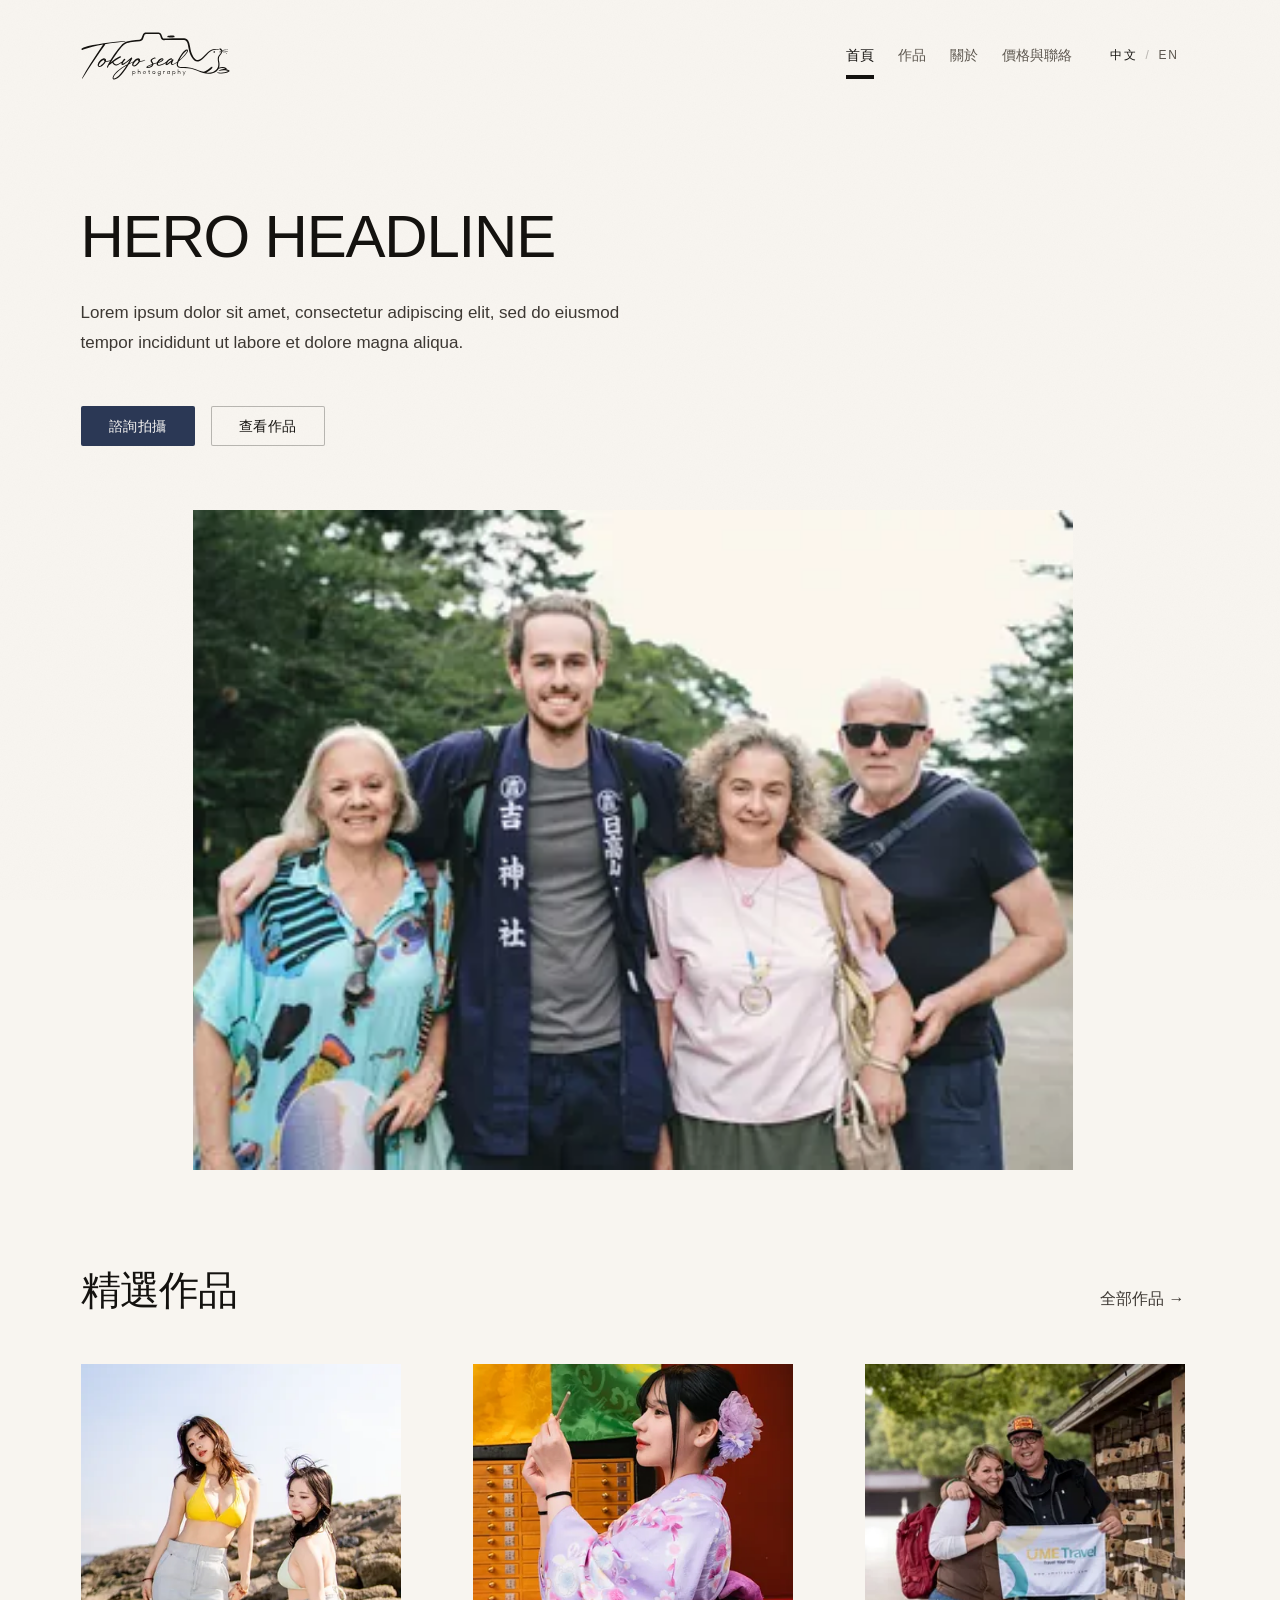
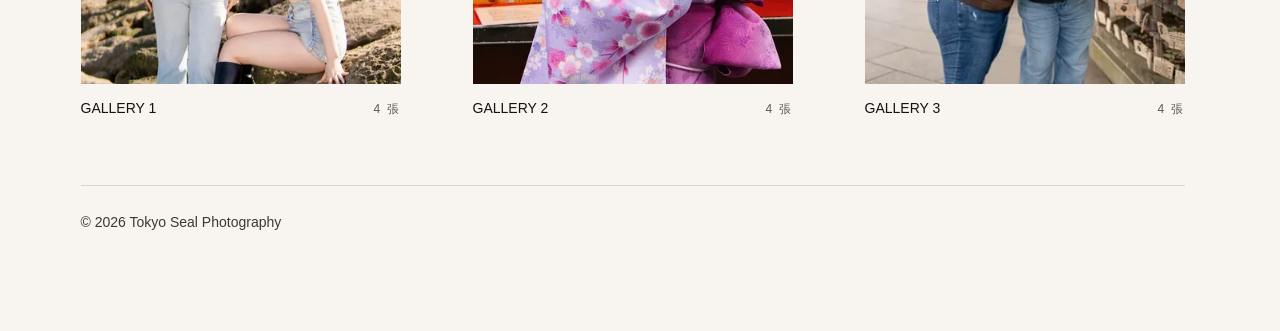
==== commit f7ea8eb7: "Wire pages to the new image sets; landscape frames span two grid columns" ====
--- a/index.html
+++ b/index.html
@@ -7,7 +7,7 @@
 <meta name="description" content="META DESCRIPTION">
 <meta property="og:title" content="Tokyo Seal Photography">
 <meta property="og:description" content="META DESCRIPTION">
-<meta property="og:image" content="assets/img/sets/gallery-4/01-1056.webp">
+<meta property="og:image" content="assets/img/sets/gallery-4/04-1600.webp">
 <meta property="og:type" content="website">
 <link rel="stylesheet" href="assets/css/tokens.css">
 <link rel="stylesheet" href="assets/css/site.css">
@@ -49,13 +49,12 @@
     </section>
 
     <figure class="photo photo--landscape reveal" style="margin-inline:auto">
-      <img src="assets/img/sets/gallery-4/01-1056.webp"
-           srcset="assets/img/sets/gallery-4/01-528.webp 528w,
-                   assets/img/sets/gallery-4/01-704.webp 704w,
-                   assets/img/sets/gallery-4/01-1056.webp 1056w,
-                   assets/img/sets/gallery-4/01-1760.webp 1760w"
+      <img src="assets/img/sets/gallery-4/04-800.webp"
+           srcset="assets/img/sets/gallery-4/04-400.webp 400w,
+                   assets/img/sets/gallery-4/04-800.webp 800w,
+                   assets/img/sets/gallery-4/04-1600.webp 1600w"
            sizes="(max-width: 720px) calc(100vw - 3rem), (max-width: 976px) calc(100vw - 6rem), 880px"
-           width="1056" height="792" alt="IMAGE ALT" fetchpriority="high">
+           width="880" height="660" alt="IMAGE ALT" fetchpriority="high">
     </figure>
 
     <section class="section">
@@ -66,11 +65,11 @@
       <div class="gallery-grid gallery-grid--cards">
       <a class="set-card reveal" href="sets/gallery-1.html">
         <figure class="photo photo--cover">
-          <img src="assets/img/sets/gallery-1/01-396.webp"
-               srcset="assets/img/sets/gallery-1/01-396.webp 396w,
-                       assets/img/sets/gallery-1/01-792.webp 792w"
+          <img src="assets/img/sets/gallery-1/01-400.webp"
+               srcset="assets/img/sets/gallery-1/01-400.webp 400w,
+                       assets/img/sets/gallery-1/01-800.webp 800w"
                sizes="(max-width: 600px) calc(100vw - 3rem), (max-width: 900px) 42vw, 320px"
-               width="396" height="528" data-i18n alt="GALLERY 1 封面" data-en-alt="GALLERY 1 cover" loading="lazy">
+               width="400" height="400" data-i18n alt="GALLERY 1 封面" data-en-alt="GALLERY 1 cover" loading="lazy">
         </figure>
         <div class="set-card__meta">
           <span class="set-card__title">GALLERY 1</span>
@@ -79,85 +78,30 @@
       </a>
       <a class="set-card reveal" href="sets/gallery-2.html">
         <figure class="photo photo--cover">
-          <img src="assets/img/sets/gallery-2/01-396.webp"
-               srcset="assets/img/sets/gallery-2/01-396.webp 396w,
-                       assets/img/sets/gallery-2/01-792.webp 792w"
+          <img src="assets/img/sets/gallery-2/01-400.webp"
+               srcset="assets/img/sets/gallery-2/01-400.webp 400w,
+                       assets/img/sets/gallery-2/01-800.webp 800w"
                sizes="(max-width: 600px) calc(100vw - 3rem), (max-width: 900px) 42vw, 320px"
-               width="396" height="528" data-i18n alt="GALLERY 2 封面" data-en-alt="GALLERY 2 cover" loading="lazy">
+               width="400" height="400" data-i18n alt="GALLERY 2 封面" data-en-alt="GALLERY 2 cover" loading="lazy">
         </figure>
         <div class="set-card__meta">
           <span class="set-card__title">GALLERY 2</span>
-          <span class="set-card__count"><span class="t-zh">8 張</span><span class="t-en">8 photos</span></span>
+          <span class="set-card__count"><span class="t-zh">4 張</span><span class="t-en">4 photos</span></span>
         </div>
       </a>
       <a class="set-card reveal" href="sets/gallery-3.html">
         <figure class="photo photo--cover">
-          <img src="assets/img/sets/gallery-3/01-528.webp"
-               srcset="assets/img/sets/gallery-3/01-528.webp 528w,
-                       assets/img/sets/gallery-3/01-1056.webp 1056w"
+          <img src="assets/img/sets/gallery-3/01-400.webp"
+               srcset="assets/img/sets/gallery-3/01-400.webp 400w,
+                       assets/img/sets/gallery-3/01-800.webp 800w"
                sizes="(max-width: 600px) calc(100vw - 3rem), (max-width: 900px) 42vw, 320px"
-               width="528" height="396" data-i18n alt="GALLERY 3 封面" data-en-alt="GALLERY 3 cover" loading="lazy">
+               width="400" height="400" data-i18n alt="GALLERY 3 封面" data-en-alt="GALLERY 3 cover" loading="lazy">
         </figure>
         <div class="set-card__meta">
           <span class="set-card__title">GALLERY 3</span>
-          <span class="set-card__count"><span class="t-zh">6 張</span><span class="t-en">6 photos</span></span>
+          <span class="set-card__count"><span class="t-zh">4 張</span><span class="t-en">4 photos</span></span>
         </div>
       </a>
-      </div>
-    </section>
-
-    <section class="section">
-      <div class="section__head">
-        <h2 class="section__title"><span class="t-zh">關於攝影師</span><span class="t-en">About the Photographer</span></h2>
-        <a class="link" href="about.html"><span class="t-zh">了解更多 →</span><span class="t-en">Learn More →</span></a>
-      </div>
-      <p class="lead prose">Duis aute irure dolor in reprehenderit in voluptate velit esse cillum dolore eu fugiat nulla pariatur. Excepteur sint occaecat cupidatat non proident, sunt in culpa qui officia deserunt mollit anim id est laborum.</p>
-    </section>
-
-    <section class="section">
-      <h2 class="section__title">SECTION HEADLINE</h2>
-      <p class="lead prose section__aside">Lorem ipsum dolor sit amet, consectetur adipiscing elit, sed do eiusmod tempor incididunt ut labore et dolore magna aliqua.</p>
-      <div class="hero__actions">
-        <a class="btn" href="contact.html"><span class="t-zh">諮詢拍攝</span><span class="t-en">Enquire</span></a>
-      </div>
-    </section>
-
-  </div>
-</main>
-
-<footer class="site-footer">
-  <div class="container">
-    <div class="site-footer__grid">
-      <div>
-        <p class="site-footer__mark">Tokyo Seal Photography</p>
-        <p class="small">Lorem ipsum dolor sit amet, consectetur adipiscing elit, sed do eiusmod tempor incididunt ut labore et dolore magna aliqua.</p>
-      </div>
-      <nav>
-        <p class="label"><span class="t-zh">瀏覽</span><span class="t-en">Browse</span></p>
-        <ul>
-          <li><a href="index.html"><span class="t-zh">首頁</span><span class="t-en">Home</span></a></li>
-          <li><a href="galleries.html"><span class="t-zh">作品</span><span class="t-en">Work</span></a></li>
-          <li><a href="about.html"><span class="t-zh">關於</span><span class="t-en">About</span></a></li>
-          <li><a href="contact.html"><span class="t-zh">價格與聯絡</span><span class="t-en">Pricing &amp; Contact</span></a></li>
-        </ul>
-      </nav>
-      <nav>
-        <p class="label"><span class="t-zh">作品集</span><span class="t-en">Galleries</span></p>
-        <ul>
-          <li><a href="sets/gallery-1.html">GALLERY 1</a></li>
-          <li><a href="sets/gallery-2.html">GALLERY 2</a></li>
-          <li><a href="sets/gallery-3.html">GALLERY 3</a></li>
-          <li><a href="sets/gallery-4.html">GALLERY 4</a></li>
-          <li><a href="sets/gallery-5.html">GALLERY 5</a></li>
-        </ul>
-      </nav>
-      <div>
-        <p class="label"><span class="t-zh">聯絡</span><span class="t-en">Contact</span></p>
-        <ul>
-          <li><a href="mailto:kevinvichy777@gmail.com">kevinvichy777@gmail.com</a></li>
-          <li>Instagram <a href="https://www.instagram.com/r.b.lens" target="_blank" rel="noopener">@r.b.lens</a></li>
-        </ul>
-      </div>
     </div>
     <div class="site-footer__base">
       <p class="small">© 2026 Tokyo Seal Photography</p>
--- a/assets/css/site.css
+++ b/assets/css/site.css
@@ -198,6 +198,13 @@
 .gallery-grid .photo--landscape,
 .gallery-grid .photo--portrait { width: 100%; }
 
+/* A landscape frame in a 3-up set grid keeps its shape and takes two columns,
+   so the row still fills. 3/2 rather than 4/3 so its height lands close to the
+   portrait cell beside it. */
+.gallery-grid--3 .photo--landscape { grid-column: span 2; }
+.gallery-grid--3 .photo--landscape > img { aspect-ratio: 3 / 2; }
+@media (max-width: 600px) { .gallery-grid--3 .photo--landscape { grid-column: auto; } }
+
 @media (max-width: 900px) {
   .gallery-grid--4 { grid-template-columns: repeat(3, 1fr); }
   .gallery-grid--3,
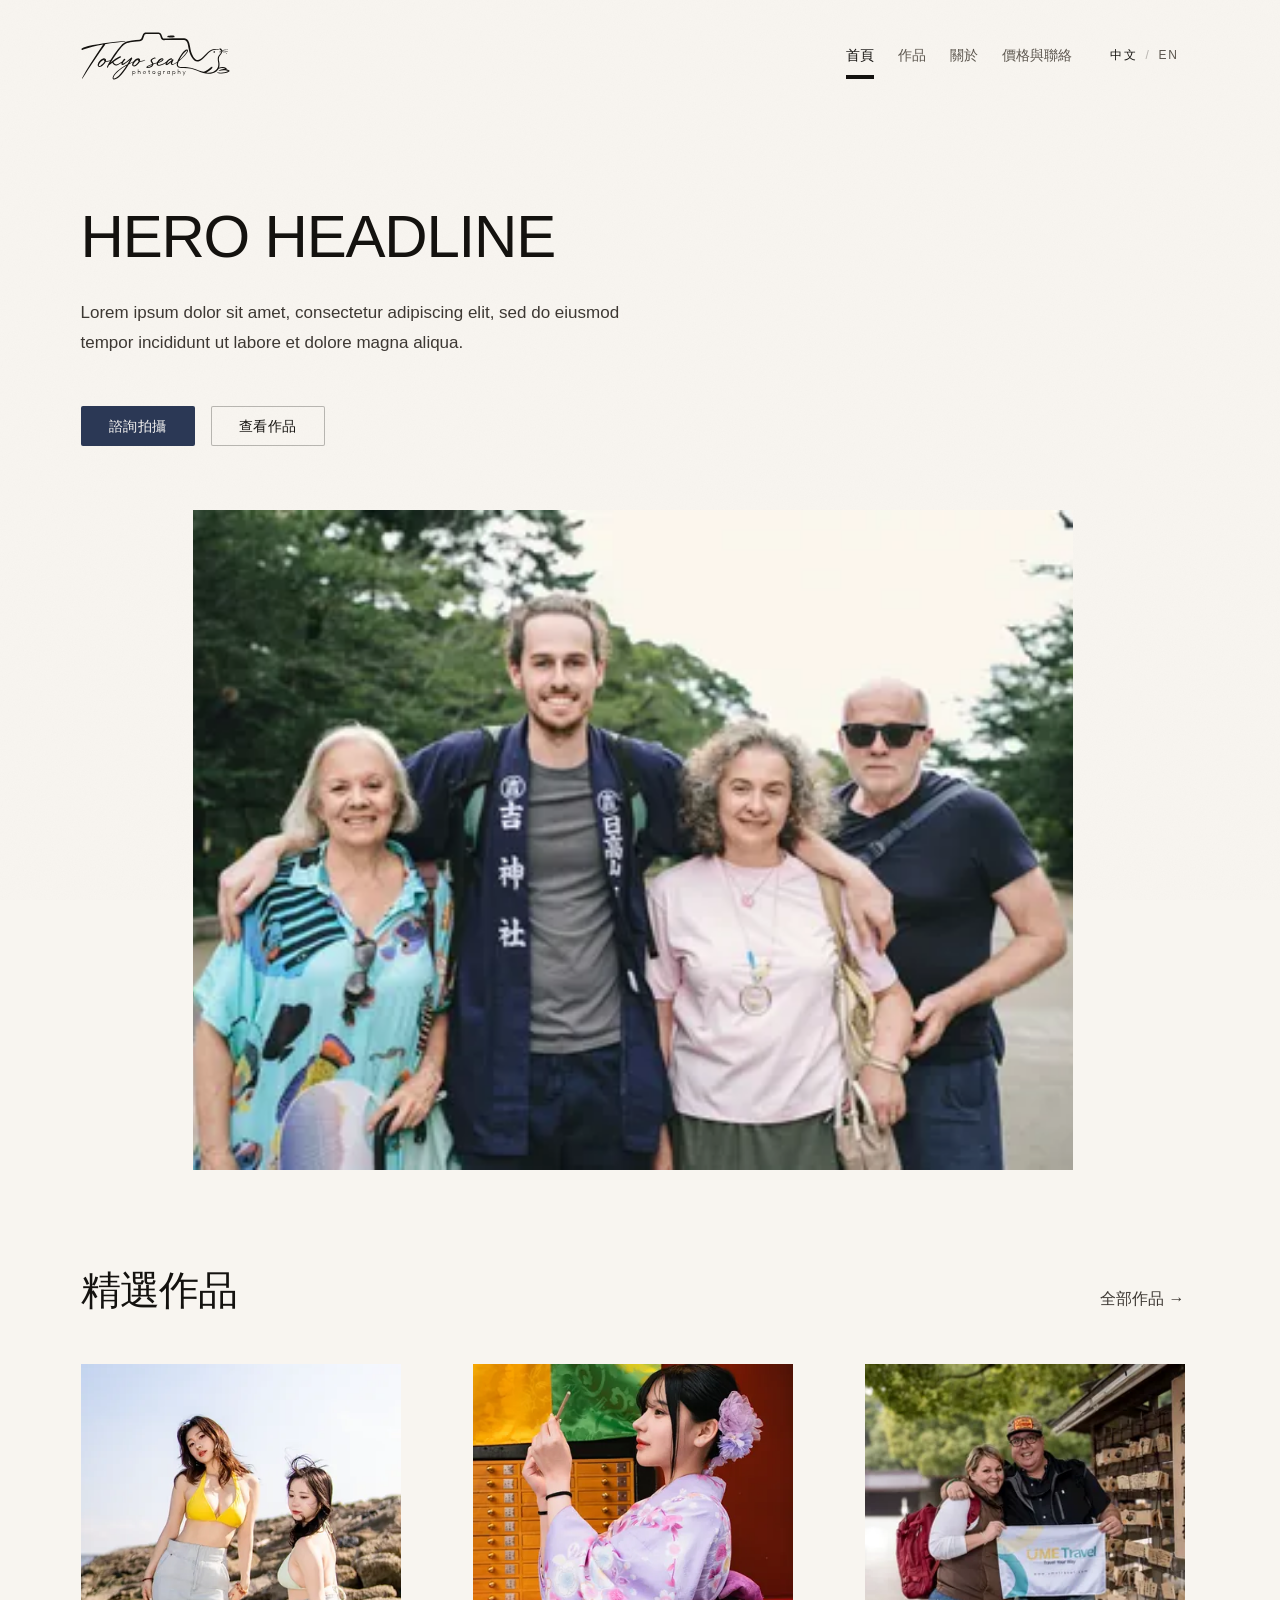
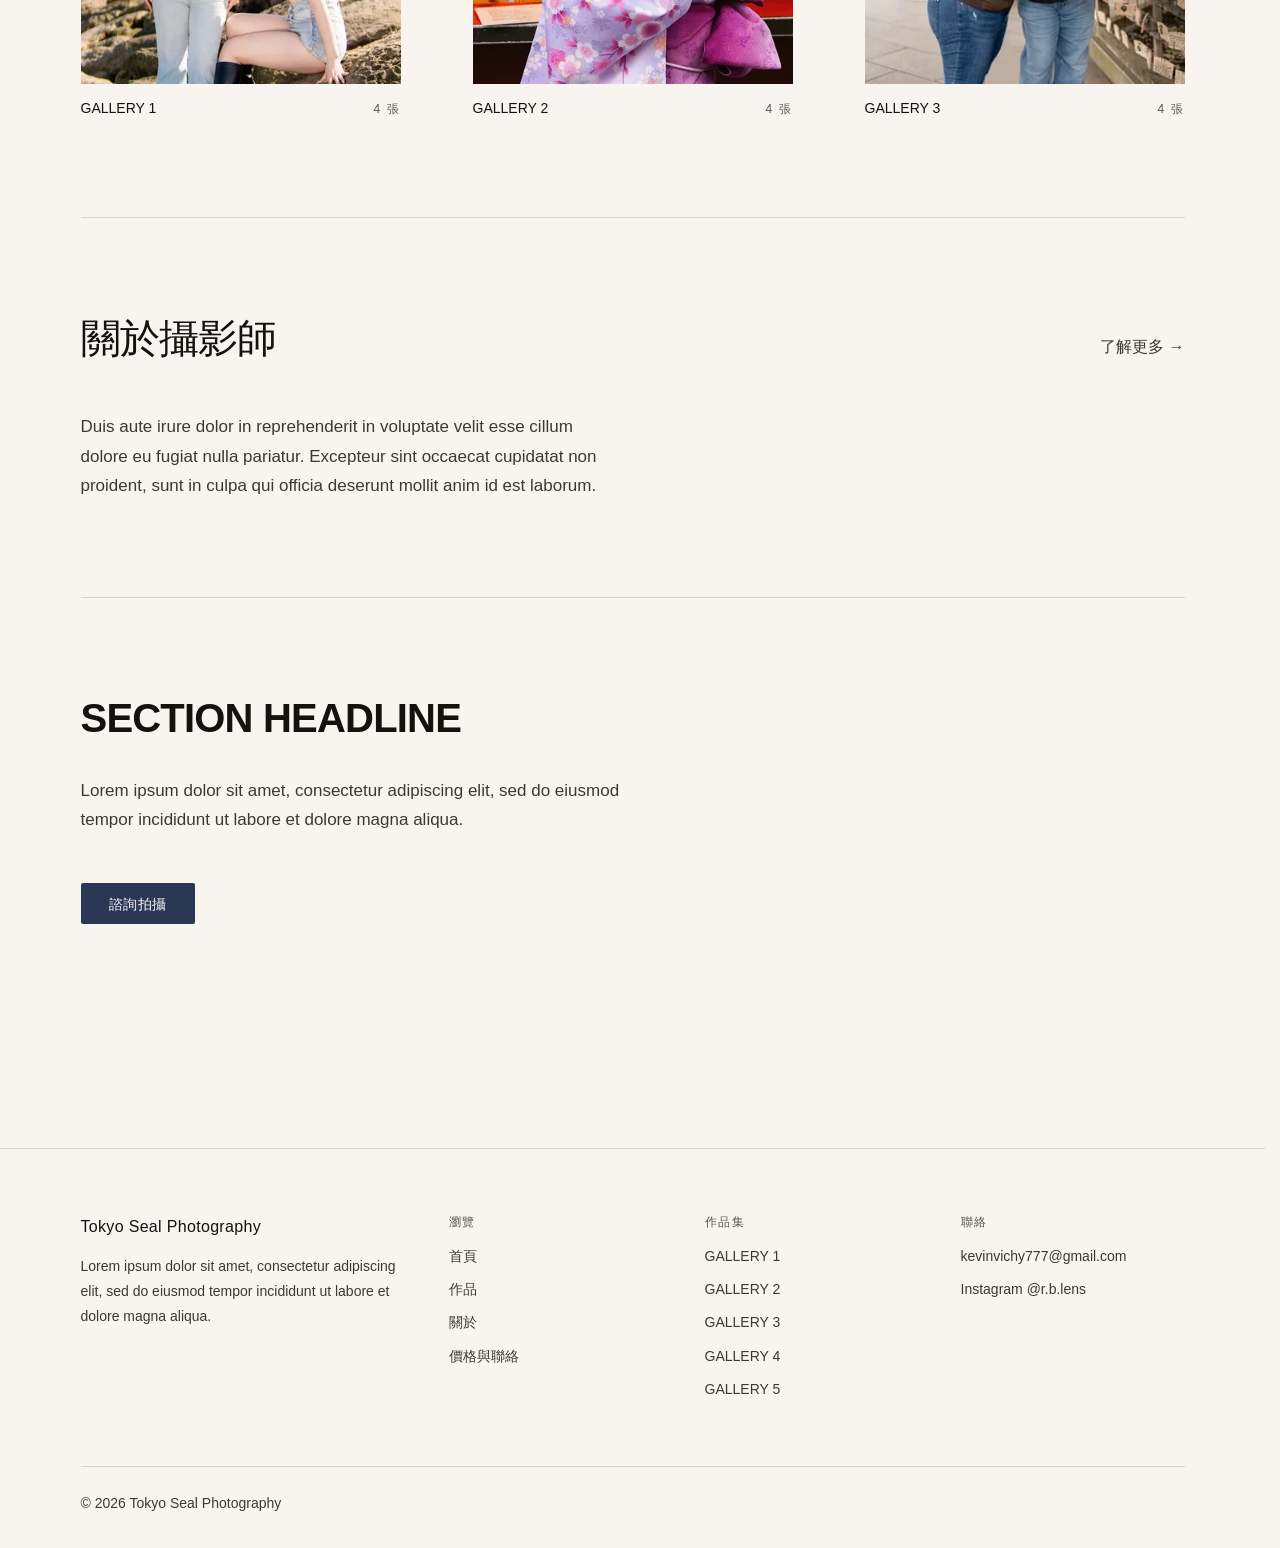
==== commit 50f40b5d: "Restore home and work page sections lost in image rewiring" ====
--- a/index.html
+++ b/index.html
@@ -102,6 +102,61 @@
           <span class="set-card__count"><span class="t-zh">4 張</span><span class="t-en">4 photos</span></span>
         </div>
       </a>
+      </div>
+    </section>
+
+    <section class="section">
+      <div class="section__head">
+        <h2 class="section__title"><span class="t-zh">關於攝影師</span><span class="t-en">About the Photographer</span></h2>
+        <a class="link" href="about.html"><span class="t-zh">了解更多 →</span><span class="t-en">Learn More →</span></a>
+      </div>
+      <p class="lead prose">Duis aute irure dolor in reprehenderit in voluptate velit esse cillum dolore eu fugiat nulla pariatur. Excepteur sint occaecat cupidatat non proident, sunt in culpa qui officia deserunt mollit anim id est laborum.</p>
+    </section>
+
+    <section class="section">
+      <h2 class="section__title">SECTION HEADLINE</h2>
+      <p class="lead prose section__aside">Lorem ipsum dolor sit amet, consectetur adipiscing elit, sed do eiusmod tempor incididunt ut labore et dolore magna aliqua.</p>
+      <div class="hero__actions">
+        <a class="btn" href="contact.html"><span class="t-zh">諮詢拍攝</span><span class="t-en">Enquire</span></a>
+      </div>
+    </section>
+
+  </div>
+</main>
+
+<footer class="site-footer">
+  <div class="container">
+    <div class="site-footer__grid">
+      <div>
+        <p class="site-footer__mark">Tokyo Seal Photography</p>
+        <p class="small">Lorem ipsum dolor sit amet, consectetur adipiscing elit, sed do eiusmod tempor incididunt ut labore et dolore magna aliqua.</p>
+      </div>
+      <nav>
+        <p class="label"><span class="t-zh">瀏覽</span><span class="t-en">Browse</span></p>
+        <ul>
+          <li><a href="index.html"><span class="t-zh">首頁</span><span class="t-en">Home</span></a></li>
+          <li><a href="galleries.html"><span class="t-zh">作品</span><span class="t-en">Work</span></a></li>
+          <li><a href="about.html"><span class="t-zh">關於</span><span class="t-en">About</span></a></li>
+          <li><a href="contact.html"><span class="t-zh">價格與聯絡</span><span class="t-en">Pricing &amp; Contact</span></a></li>
+        </ul>
+      </nav>
+      <nav>
+        <p class="label"><span class="t-zh">作品集</span><span class="t-en">Galleries</span></p>
+        <ul>
+          <li><a href="sets/gallery-1.html">GALLERY 1</a></li>
+          <li><a href="sets/gallery-2.html">GALLERY 2</a></li>
+          <li><a href="sets/gallery-3.html">GALLERY 3</a></li>
+          <li><a href="sets/gallery-4.html">GALLERY 4</a></li>
+          <li><a href="sets/gallery-5.html">GALLERY 5</a></li>
+        </ul>
+      </nav>
+      <div>
+        <p class="label"><span class="t-zh">聯絡</span><span class="t-en">Contact</span></p>
+        <ul>
+          <li><a href="mailto:kevinvichy777@gmail.com">kevinvichy777@gmail.com</a></li>
+          <li>Instagram <a href="https://www.instagram.com/r.b.lens" target="_blank" rel="noopener">@r.b.lens</a></li>
+        </ul>
+      </div>
     </div>
     <div class="site-footer__base">
       <p class="small">© 2026 Tokyo Seal Photography</p>
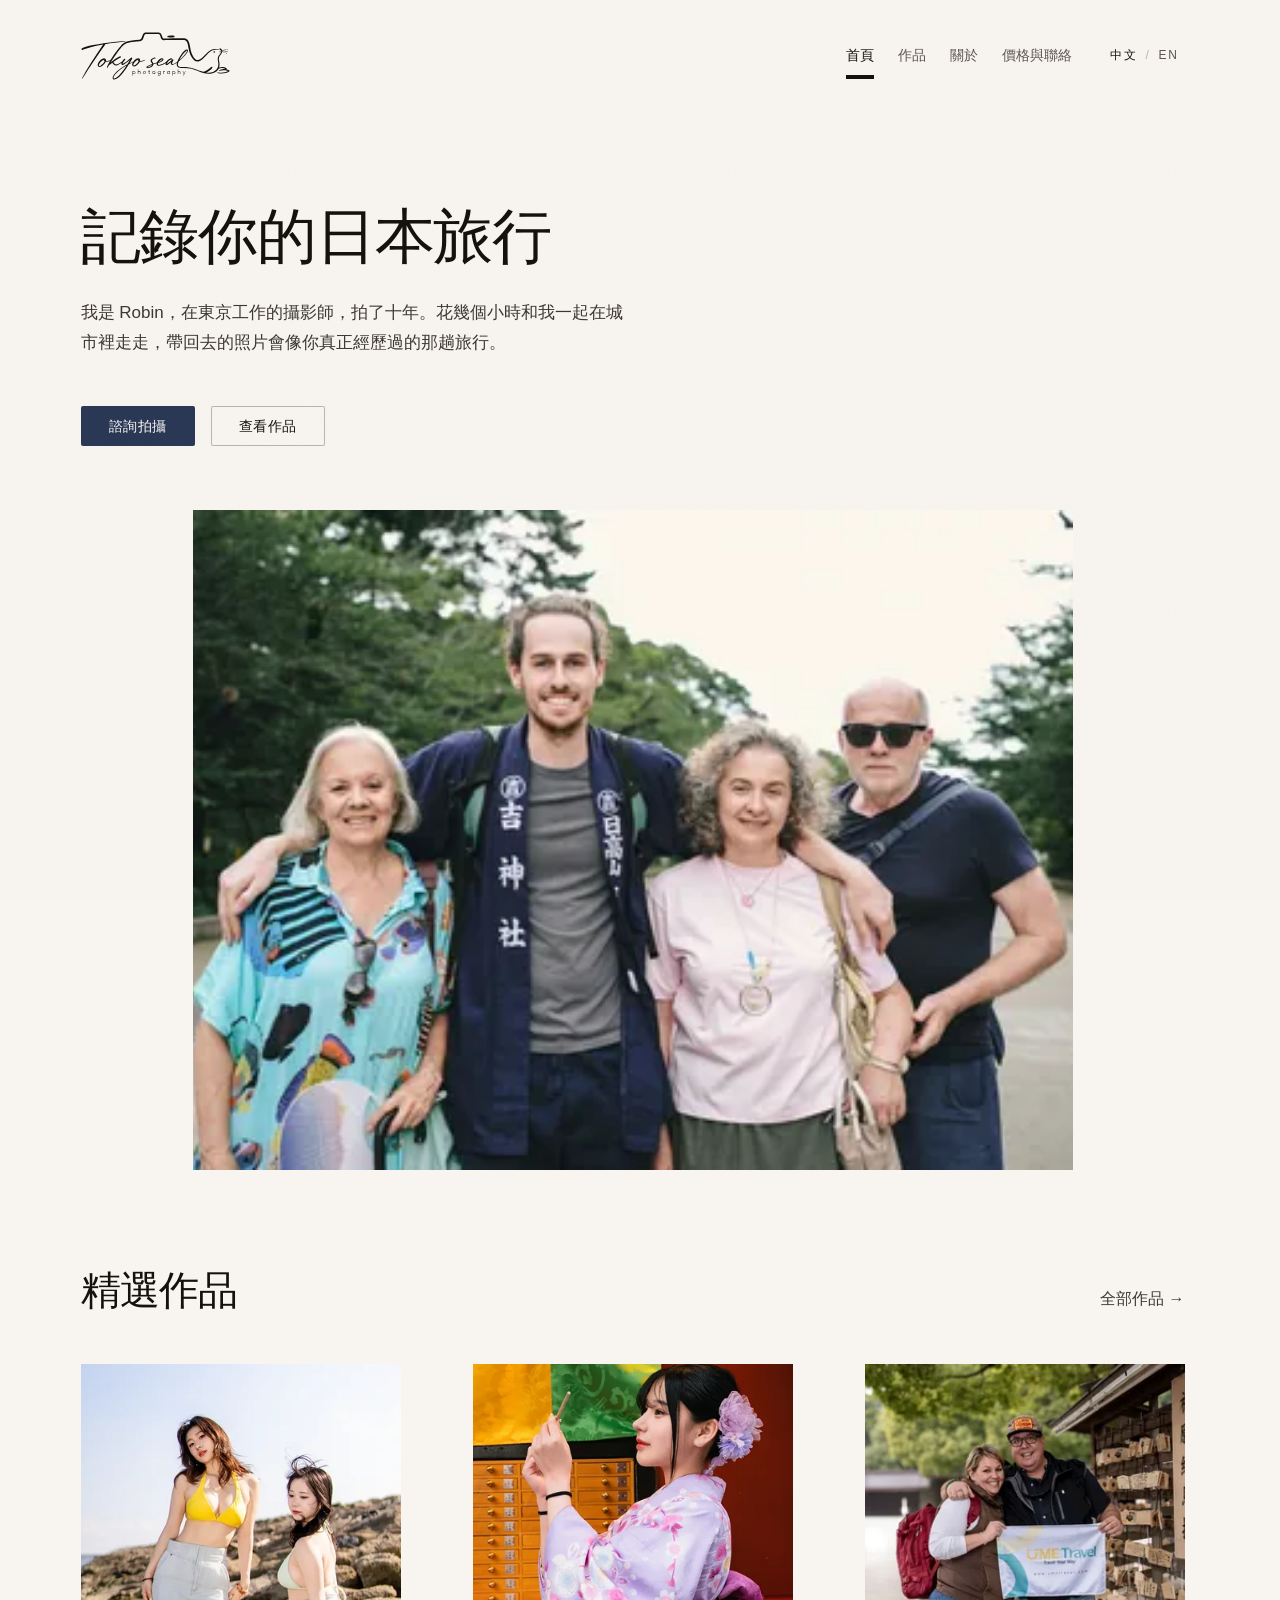
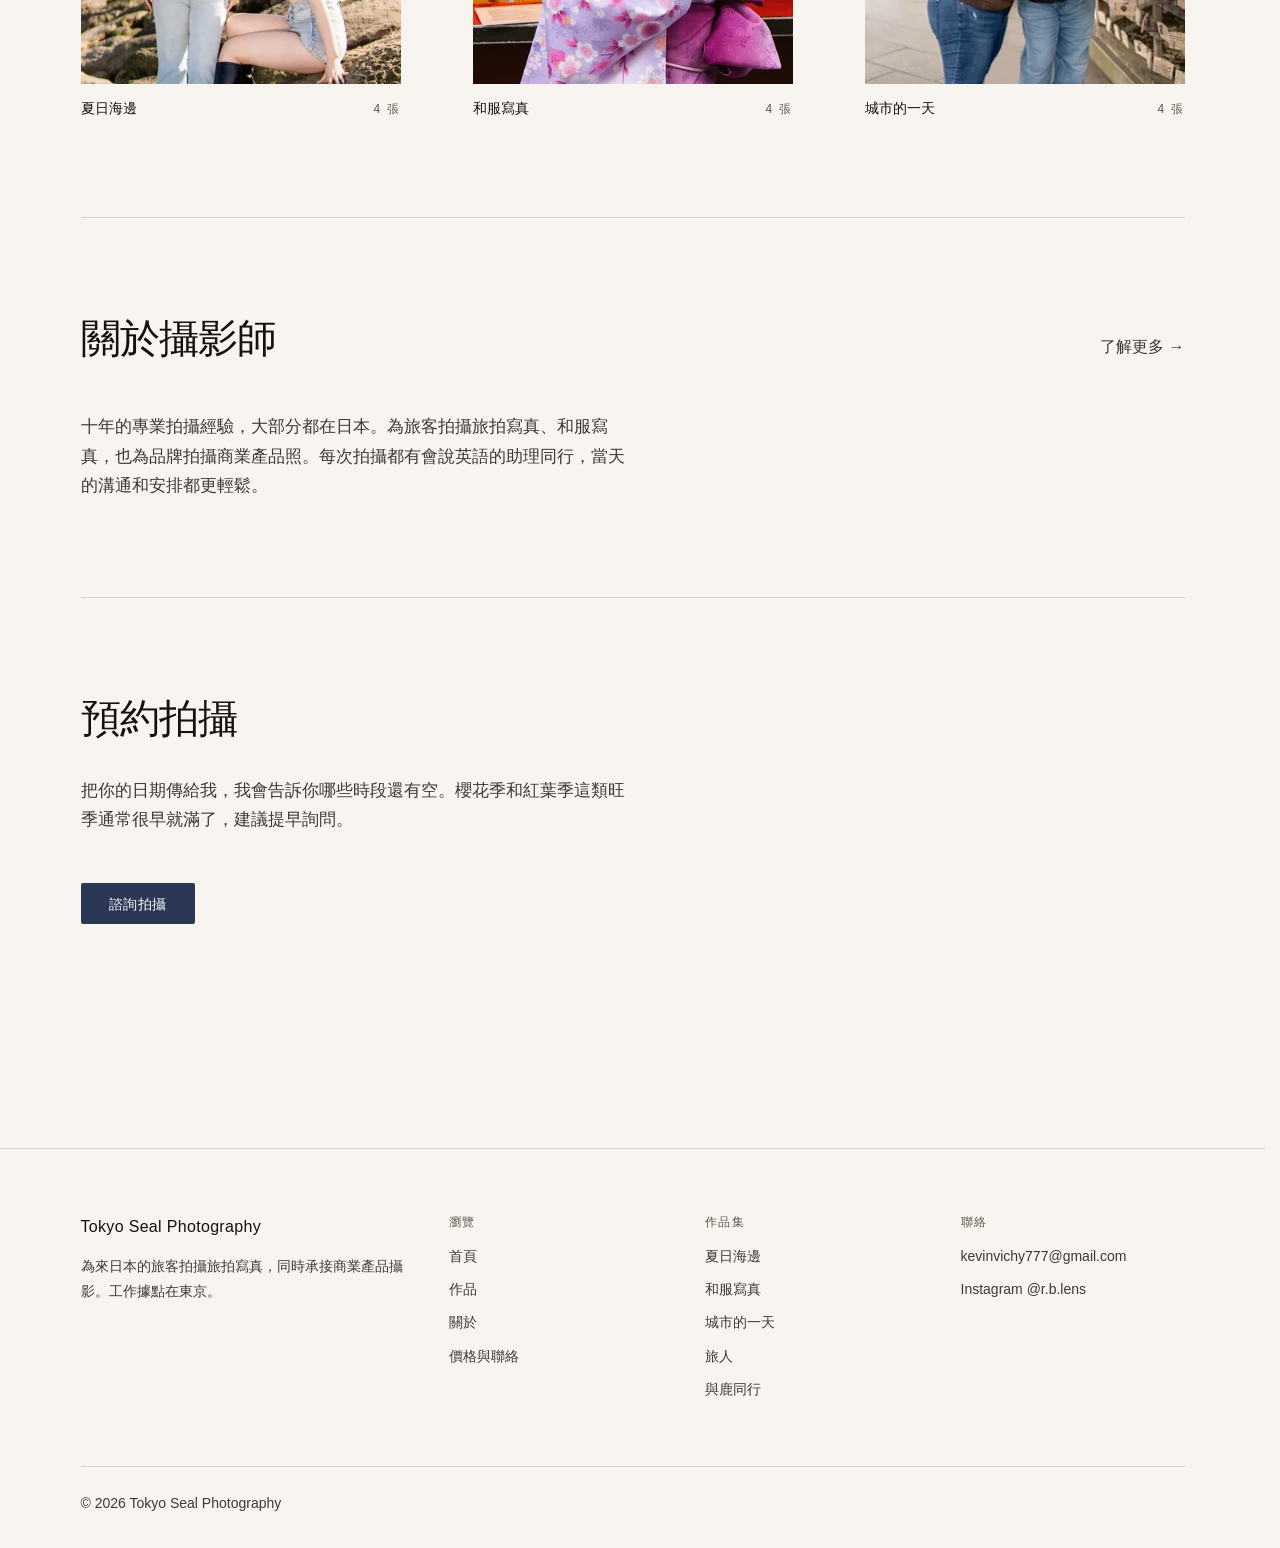
==== commit afe196a9: "Replace all placeholder copy with bilingual English and Traditional Chinese" ====
--- a/index.html
+++ b/index.html
@@ -4,9 +4,9 @@
 <meta charset="utf-8">
 <meta name="viewport" content="width=device-width, initial-scale=1">
 <title>Tokyo Seal Photography</title>
-<meta name="description" content="META DESCRIPTION">
+<meta name="description" data-i18n content="東京攝影師 Robin。為來日本的旅客拍攝旅拍寫真，也承接商業產品攝影。十年專業經驗。" data-en-content="Tokyo-based photographer Robin. Travel portraits for visitors to Japan and commercial product photography. Ten years of professional experience.">
 <meta property="og:title" content="Tokyo Seal Photography">
-<meta property="og:description" content="META DESCRIPTION">
+<meta property="og:description" data-i18n content="東京攝影師 Robin。為來日本的旅客拍攝旅拍寫真，也承接商業產品攝影。十年專業經驗。" data-en-content="Tokyo-based photographer Robin. Travel portraits for visitors to Japan and commercial product photography. Ten years of professional experience.">
 <meta property="og:image" content="assets/img/sets/gallery-4/04-1600.webp">
 <meta property="og:type" content="website">
 <link rel="stylesheet" href="assets/css/tokens.css">
@@ -40,8 +40,9 @@
   <div class="container">
 
     <section class="hero">
-      <h1 class="display hero__title">HERO HEADLINE</h1>
-      <p class="lead prose hero__lead">Lorem ipsum dolor sit amet, consectetur adipiscing elit, sed do eiusmod tempor incididunt ut labore et dolore magna aliqua.</p>
+      <h1 class="display hero__title"><span class="t-zh">記錄你的日本旅行</span><span class="t-en">Your trip to Japan, photographed</span></h1>
+      <p class="lead prose hero__lead t-zh">我是 Robin，在東京工作的攝影師，拍了十年。花幾個小時和我一起在城市裡走走，帶回去的照片會像你真正經歷過的那趟旅行。</p>
+      <p class="lead prose hero__lead t-en">I'm Robin, a Tokyo-based photographer with ten years behind the camera. Spend a few hours walking the city with me and go home with pictures that look like the trip you actually had.</p>
       <div class="hero__actions">
         <a class="btn" href="contact.html"><span class="t-zh">諮詢拍攝</span><span class="t-en">Enquire</span></a>
         <a class="btn btn--ghost" href="galleries.html"><span class="t-zh">查看作品</span><span class="t-en">View Work</span></a>
@@ -54,7 +55,7 @@
                    assets/img/sets/gallery-4/04-800.webp 800w,
                    assets/img/sets/gallery-4/04-1600.webp 1600w"
            sizes="(max-width: 720px) calc(100vw - 3rem), (max-width: 976px) calc(100vw - 6rem), 880px"
-           width="880" height="660" alt="IMAGE ALT" fetchpriority="high">
+           width="880" height="660" data-i18n alt="旅客在東京的合照" data-en-alt="Visitors photographed together in Tokyo" fetchpriority="high">
     </figure>
 
     <section class="section">
@@ -69,10 +70,10 @@
                srcset="assets/img/sets/gallery-1/01-400.webp 400w,
                        assets/img/sets/gallery-1/01-800.webp 800w"
                sizes="(max-width: 600px) calc(100vw - 3rem), (max-width: 900px) 42vw, 320px"
-               width="400" height="400" data-i18n alt="GALLERY 1 封面" data-en-alt="GALLERY 1 cover" loading="lazy">
+               width="400" height="400" data-i18n alt="夏日海邊 封面" data-en-alt="Summer by the Sea cover" loading="lazy">
         </figure>
         <div class="set-card__meta">
-          <span class="set-card__title">GALLERY 1</span>
+          <span class="set-card__title"><span class="t-zh">夏日海邊</span><span class="t-en">Summer by the Sea</span></span>
           <span class="set-card__count"><span class="t-zh">4 張</span><span class="t-en">4 photos</span></span>
         </div>
       </a>
@@ -82,10 +83,10 @@
                srcset="assets/img/sets/gallery-2/01-400.webp 400w,
                        assets/img/sets/gallery-2/01-800.webp 800w"
                sizes="(max-width: 600px) calc(100vw - 3rem), (max-width: 900px) 42vw, 320px"
-               width="400" height="400" data-i18n alt="GALLERY 2 封面" data-en-alt="GALLERY 2 cover" loading="lazy">
+               width="400" height="400" data-i18n alt="和服寫真 封面" data-en-alt="Kimono at the Temple cover" loading="lazy">
         </figure>
         <div class="set-card__meta">
-          <span class="set-card__title">GALLERY 2</span>
+          <span class="set-card__title"><span class="t-zh">和服寫真</span><span class="t-en">Kimono at the Temple</span></span>
           <span class="set-card__count"><span class="t-zh">4 張</span><span class="t-en">4 photos</span></span>
         </div>
       </a>
@@ -95,10 +96,10 @@
                srcset="assets/img/sets/gallery-3/01-400.webp 400w,
                        assets/img/sets/gallery-3/01-800.webp 800w"
                sizes="(max-width: 600px) calc(100vw - 3rem), (max-width: 900px) 42vw, 320px"
-               width="400" height="400" data-i18n alt="GALLERY 3 封面" data-en-alt="GALLERY 3 cover" loading="lazy">
+               width="400" height="400" data-i18n alt="城市的一天 封面" data-en-alt="A Day in the City cover" loading="lazy">
         </figure>
         <div class="set-card__meta">
-          <span class="set-card__title">GALLERY 3</span>
+          <span class="set-card__title"><span class="t-zh">城市的一天</span><span class="t-en">A Day in the City</span></span>
           <span class="set-card__count"><span class="t-zh">4 張</span><span class="t-en">4 photos</span></span>
         </div>
       </a>
@@ -110,12 +111,14 @@
         <h2 class="section__title"><span class="t-zh">關於攝影師</span><span class="t-en">About the Photographer</span></h2>
         <a class="link" href="about.html"><span class="t-zh">了解更多 →</span><span class="t-en">Learn More →</span></a>
       </div>
-      <p class="lead prose">Duis aute irure dolor in reprehenderit in voluptate velit esse cillum dolore eu fugiat nulla pariatur. Excepteur sint occaecat cupidatat non proident, sunt in culpa qui officia deserunt mollit anim id est laborum.</p>
+      <p class="lead prose t-zh">十年的專業拍攝經驗，大部分都在日本。為旅客拍攝旅拍寫真、和服寫真，也為品牌拍攝商業產品照。每次拍攝都有會說英語的助理同行，當天的溝通和安排都更輕鬆。</p>
+      <p class="lead prose t-en">Ten years of professional work, most of it here in Japan. Travel portraits for visitors, kimono sessions at the temples, and commercial product photography for brands. Every shoot comes with an English-speaking assistant, so planning and directing stay easy on the day.</p>
     </section>
 
     <section class="section">
-      <h2 class="section__title">SECTION HEADLINE</h2>
-      <p class="lead prose section__aside">Lorem ipsum dolor sit amet, consectetur adipiscing elit, sed do eiusmod tempor incididunt ut labore et dolore magna aliqua.</p>
+      <h2 class="section__title"><span class="t-zh">預約拍攝</span><span class="t-en">Book a session</span></h2>
+      <p class="lead prose section__aside t-zh">把你的日期傳給我，我會告訴你哪些時段還有空。櫻花季和紅葉季這類旺季通常很早就滿了，建議提早詢問。</p>
+      <p class="lead prose section__aside t-en">Send a message with your dates and I'll tell you what's open. Peak seasons like cherry blossom and autumn color tend to go early, so it’s worth asking well ahead.</p>
       <div class="hero__actions">
         <a class="btn" href="contact.html"><span class="t-zh">諮詢拍攝</span><span class="t-en">Enquire</span></a>
       </div>
@@ -129,7 +132,8 @@
     <div class="site-footer__grid">
       <div>
         <p class="site-footer__mark">Tokyo Seal Photography</p>
-        <p class="small">Lorem ipsum dolor sit amet, consectetur adipiscing elit, sed do eiusmod tempor incididunt ut labore et dolore magna aliqua.</p>
+        <p class="small t-zh">為來日本的旅客拍攝旅拍寫真，同時承接商業產品攝影。工作據點在東京。</p>
+        <p class="small t-en">Travel portraits for visitors to Japan, and commercial product photography. Based in Tokyo.</p>
       </div>
       <nav>
         <p class="label"><span class="t-zh">瀏覽</span><span class="t-en">Browse</span></p>
@@ -143,11 +147,11 @@
       <nav>
         <p class="label"><span class="t-zh">作品集</span><span class="t-en">Galleries</span></p>
         <ul>
-          <li><a href="sets/gallery-1.html">GALLERY 1</a></li>
-          <li><a href="sets/gallery-2.html">GALLERY 2</a></li>
-          <li><a href="sets/gallery-3.html">GALLERY 3</a></li>
-          <li><a href="sets/gallery-4.html">GALLERY 4</a></li>
-          <li><a href="sets/gallery-5.html">GALLERY 5</a></li>
+          <li><a href="sets/gallery-1.html"><span class="t-zh">夏日海邊</span><span class="t-en">Summer by the Sea</span></a></li>
+          <li><a href="sets/gallery-2.html"><span class="t-zh">和服寫真</span><span class="t-en">Kimono at the Temple</span></a></li>
+          <li><a href="sets/gallery-3.html"><span class="t-zh">城市的一天</span><span class="t-en">A Day in the City</span></a></li>
+          <li><a href="sets/gallery-4.html"><span class="t-zh">旅人</span><span class="t-en">Visitors</span></a></li>
+          <li><a href="sets/gallery-5.html"><span class="t-zh">與鹿同行</span><span class="t-en">Among the Deer</span></a></li>
         </ul>
       </nav>
       <div>
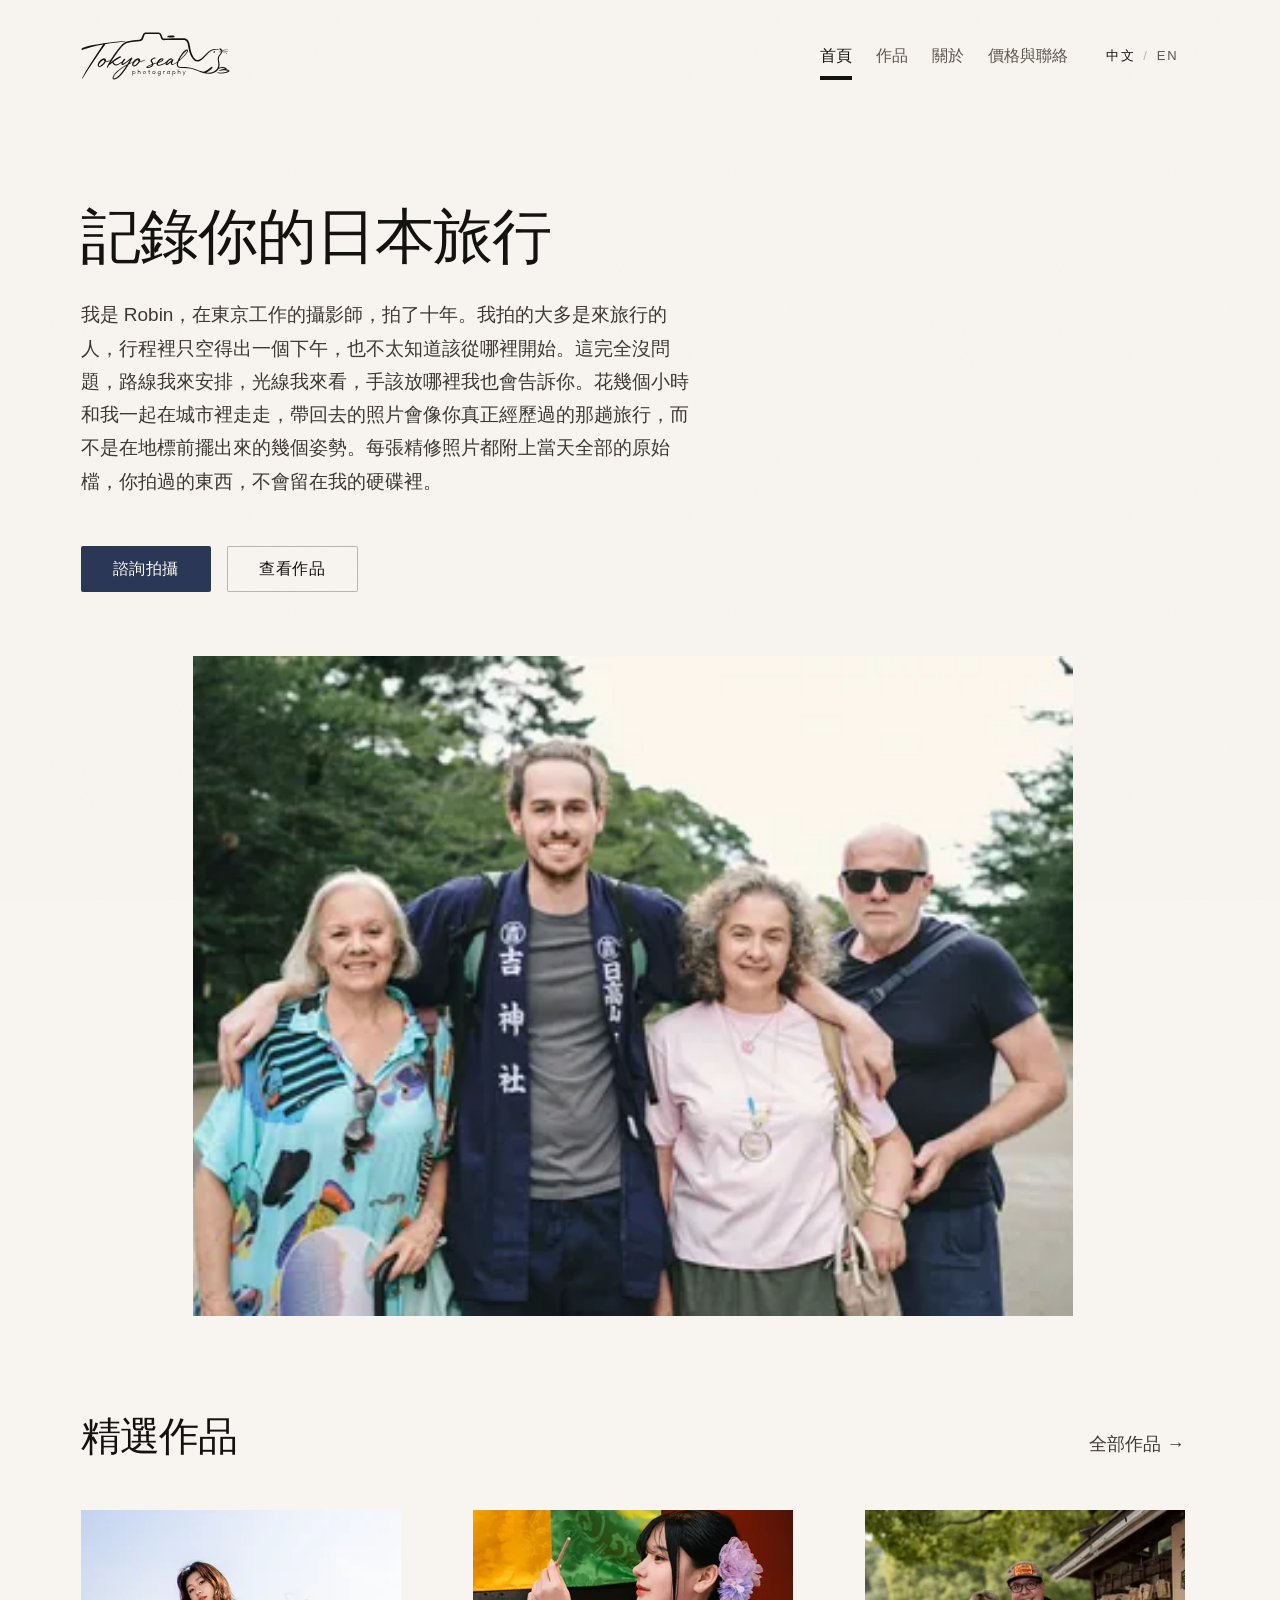
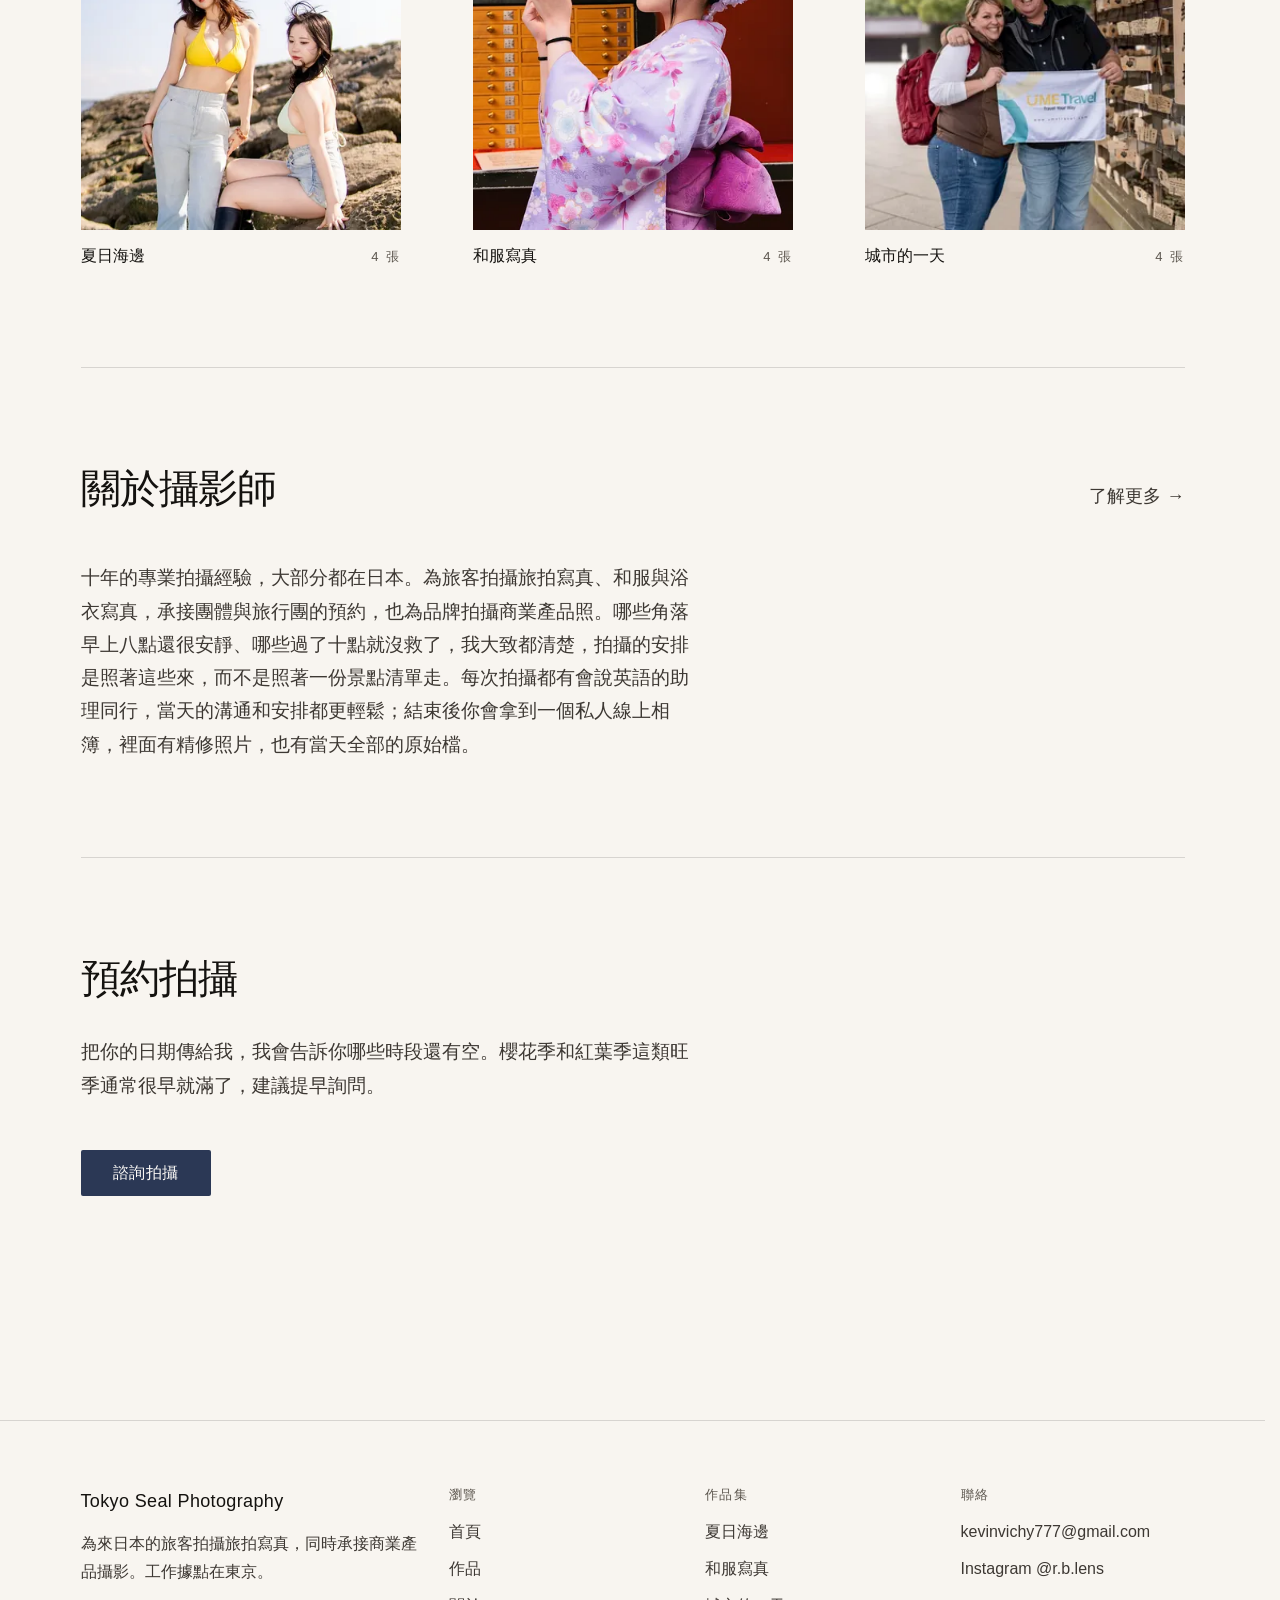
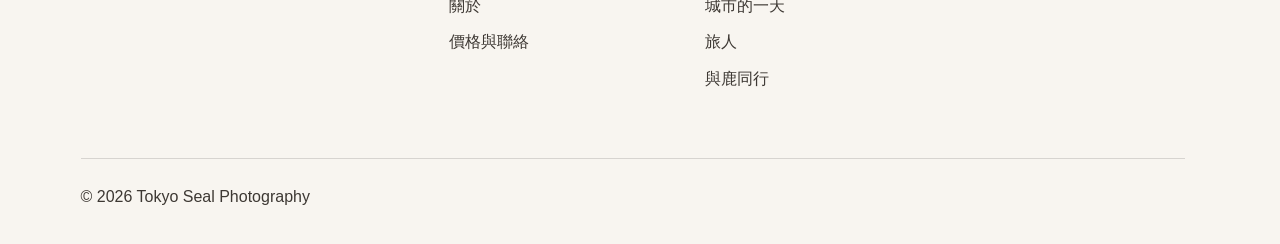
==== commit d0e4b7d0: "Expand home page lead copy; bump Chinese type scale" ====
--- a/index.html
+++ b/index.html
@@ -41,8 +41,8 @@
 
     <section class="hero">
       <h1 class="display hero__title"><span class="t-zh">記錄你的日本旅行</span><span class="t-en">Your trip to Japan, photographed</span></h1>
-      <p class="lead prose hero__lead t-zh">我是 Robin，在東京工作的攝影師，拍了十年。花幾個小時和我一起在城市裡走走，帶回去的照片會像你真正經歷過的那趟旅行。</p>
-      <p class="lead prose hero__lead t-en">I'm Robin, a Tokyo-based photographer with ten years behind the camera. Spend a few hours walking the city with me and go home with pictures that look like the trip you actually had.</p>
+      <p class="lead prose hero__lead t-zh">我是 Robin，在東京工作的攝影師，拍了十年。我拍的大多是來旅行的人，行程裡只空得出一個下午，也不太知道該從哪裡開始。這完全沒問題，路線我來安排，光線我來看，手該放哪裡我也會告訴你。花幾個小時和我一起在城市裡走走，帶回去的照片會像你真正經歷過的那趟旅行，而不是在地標前擺出來的幾個姿勢。每張精修照片都附上當天全部的原始檔，你拍過的東西，不會留在我的硬碟裡。</p>
+      <p class="lead prose hero__lead t-en">I'm Robin, a Tokyo-based photographer with ten years behind the camera. Most of the people I photograph are here on holiday with one afternoon to spare and no real idea where to start, which is fine — I'll plan the route, watch the light, and tell you what to do with your hands. Spend a few hours walking the city with me and go home with pictures that look like the trip you actually had, not a set of poses in front of a landmark. Every edited photo comes with the full set of originals from the day, so nothing you shot stays on my drive.</p>
       <div class="hero__actions">
         <a class="btn" href="contact.html"><span class="t-zh">諮詢拍攝</span><span class="t-en">Enquire</span></a>
         <a class="btn btn--ghost" href="galleries.html"><span class="t-zh">查看作品</span><span class="t-en">View Work</span></a>
@@ -111,8 +111,8 @@
         <h2 class="section__title"><span class="t-zh">關於攝影師</span><span class="t-en">About the Photographer</span></h2>
         <a class="link" href="about.html"><span class="t-zh">了解更多 →</span><span class="t-en">Learn More →</span></a>
       </div>
-      <p class="lead prose t-zh">十年的專業拍攝經驗，大部分都在日本。為旅客拍攝旅拍寫真、和服寫真，也為品牌拍攝商業產品照。每次拍攝都有會說英語的助理同行，當天的溝通和安排都更輕鬆。</p>
-      <p class="lead prose t-en">Ten years of professional work, most of it here in Japan. Travel portraits for visitors, kimono sessions at the temples, and commercial product photography for brands. Every shoot comes with an English-speaking assistant, so planning and directing stay easy on the day.</p>
+      <p class="lead prose t-zh">十年的專業拍攝經驗，大部分都在日本。為旅客拍攝旅拍寫真、和服與浴衣寫真，承接團體與旅行團的預約，也為品牌拍攝商業產品照。哪些角落早上八點還很安靜、哪些過了十點就沒救了，我大致都清楚，拍攝的安排是照著這些來，而不是照著一份景點清單走。每次拍攝都有會說英語的助理同行，當天的溝通和安排都更輕鬆；結束後你會拿到一個私人線上相簿，裡面有精修照片，也有當天全部的原始檔。</p>
+      <p class="lead prose t-en">Ten years of professional work, most of it here in Japan. Travel portraits for visitors, kimono and yukata sessions at the temples, group and tour bookings, and commercial product photography for brands. I know which corners are quiet at eight in the morning and which ones are hopeless after ten, and a session gets planned around that rather than around a list of landmarks. Every shoot comes with an English-speaking assistant, so planning and directing stay easy on the day, and you leave with a private gallery holding the edited photographs and every original frame from the session.</p>
     </section>
 
     <section class="section">
--- a/assets/css/tokens.css
+++ b/assets/css/tokens.css
@@ -73,6 +73,19 @@
   --dur-slow: 680ms;
 }
 
+/* Chinese sets tighter than Latin at the same nominal size, so the zh pages
+   read small and leave the measure looking empty. Bump the running-text steps
+   by 2px (~1.5pt). The display and title clamps are left alone: they are large
+   enough already and changing them would shift the hero layout. */
+html[data-lang="zh"] {
+  --text-heading: 1.5rem;
+  --text-subhead: 1.25rem;
+  --text-lead:    1.1875rem;
+  --text-body:    1.125rem;
+  --text-small:   1rem;
+  --text-label:   0.8125rem;
+}
+
 @media (max-width: 720px) {
   :root { --gutter: 1.5rem; --logo-height: 2.25rem; }
 }
